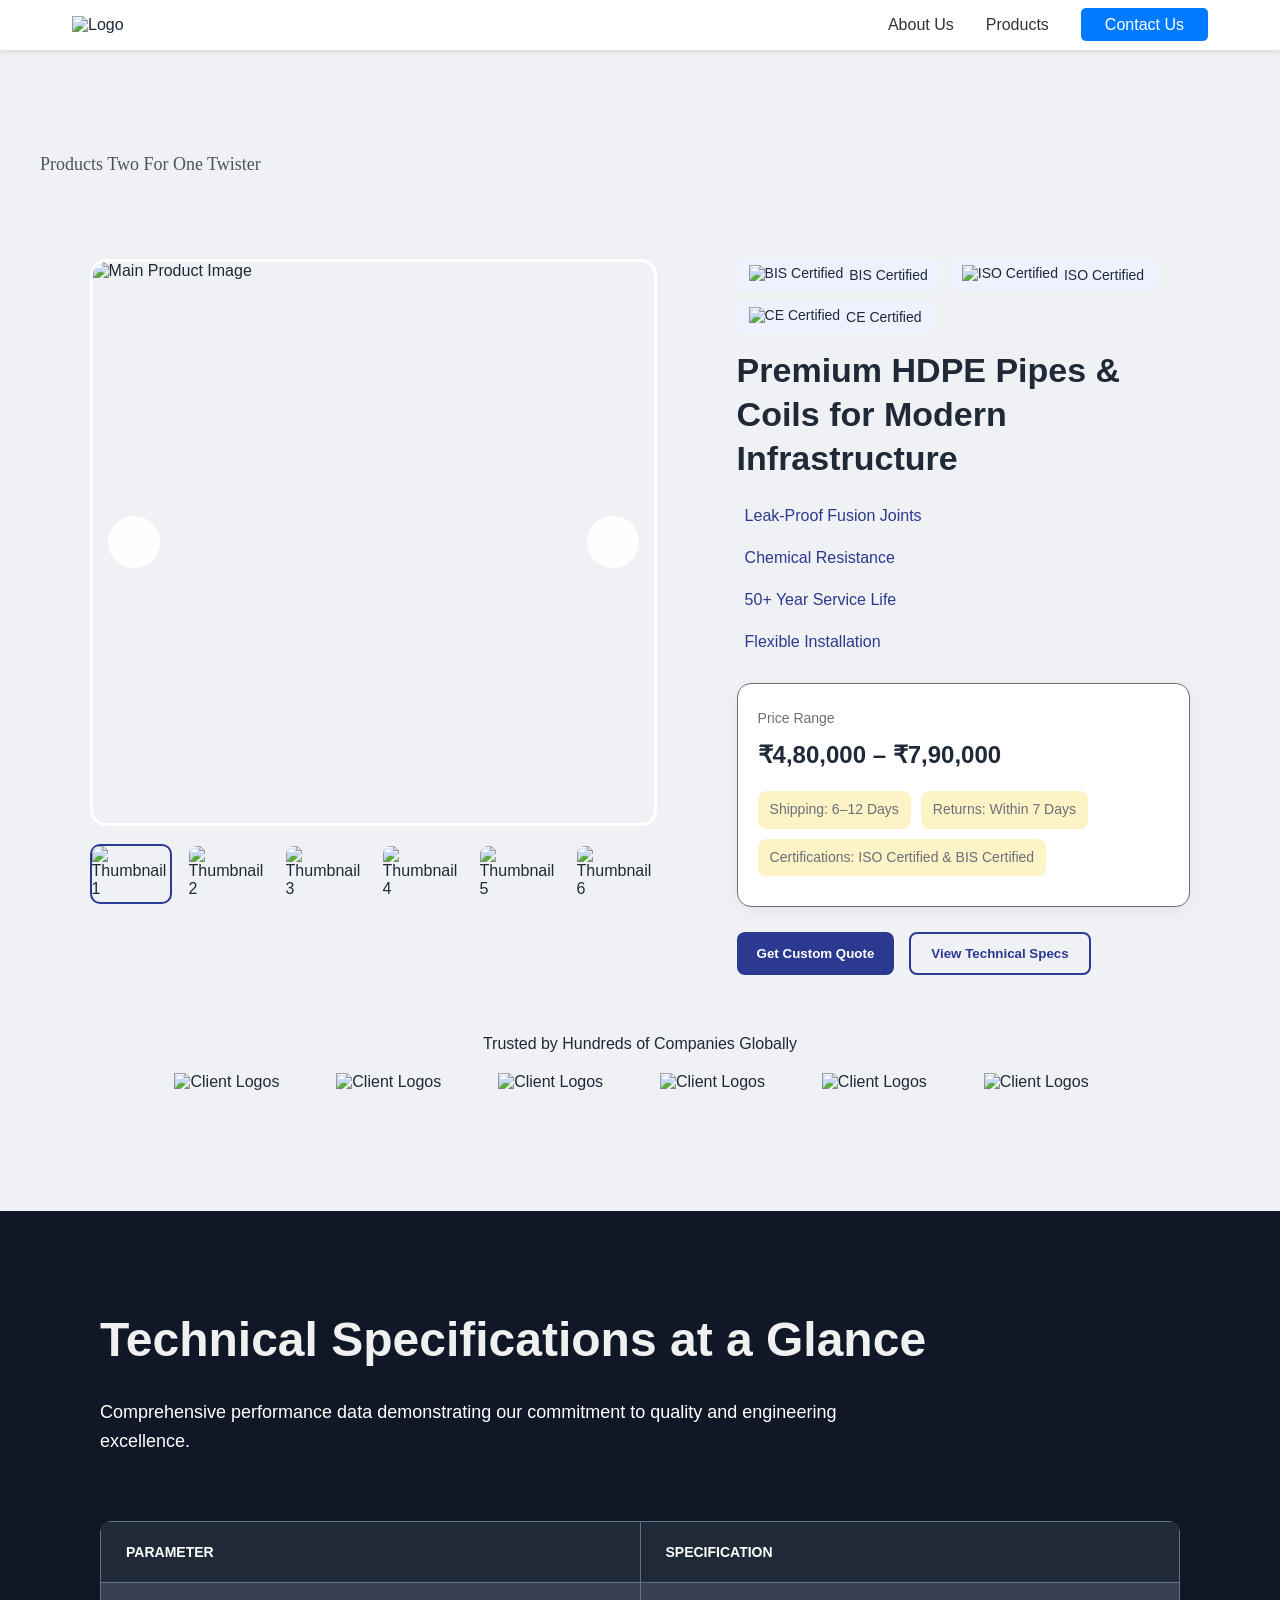
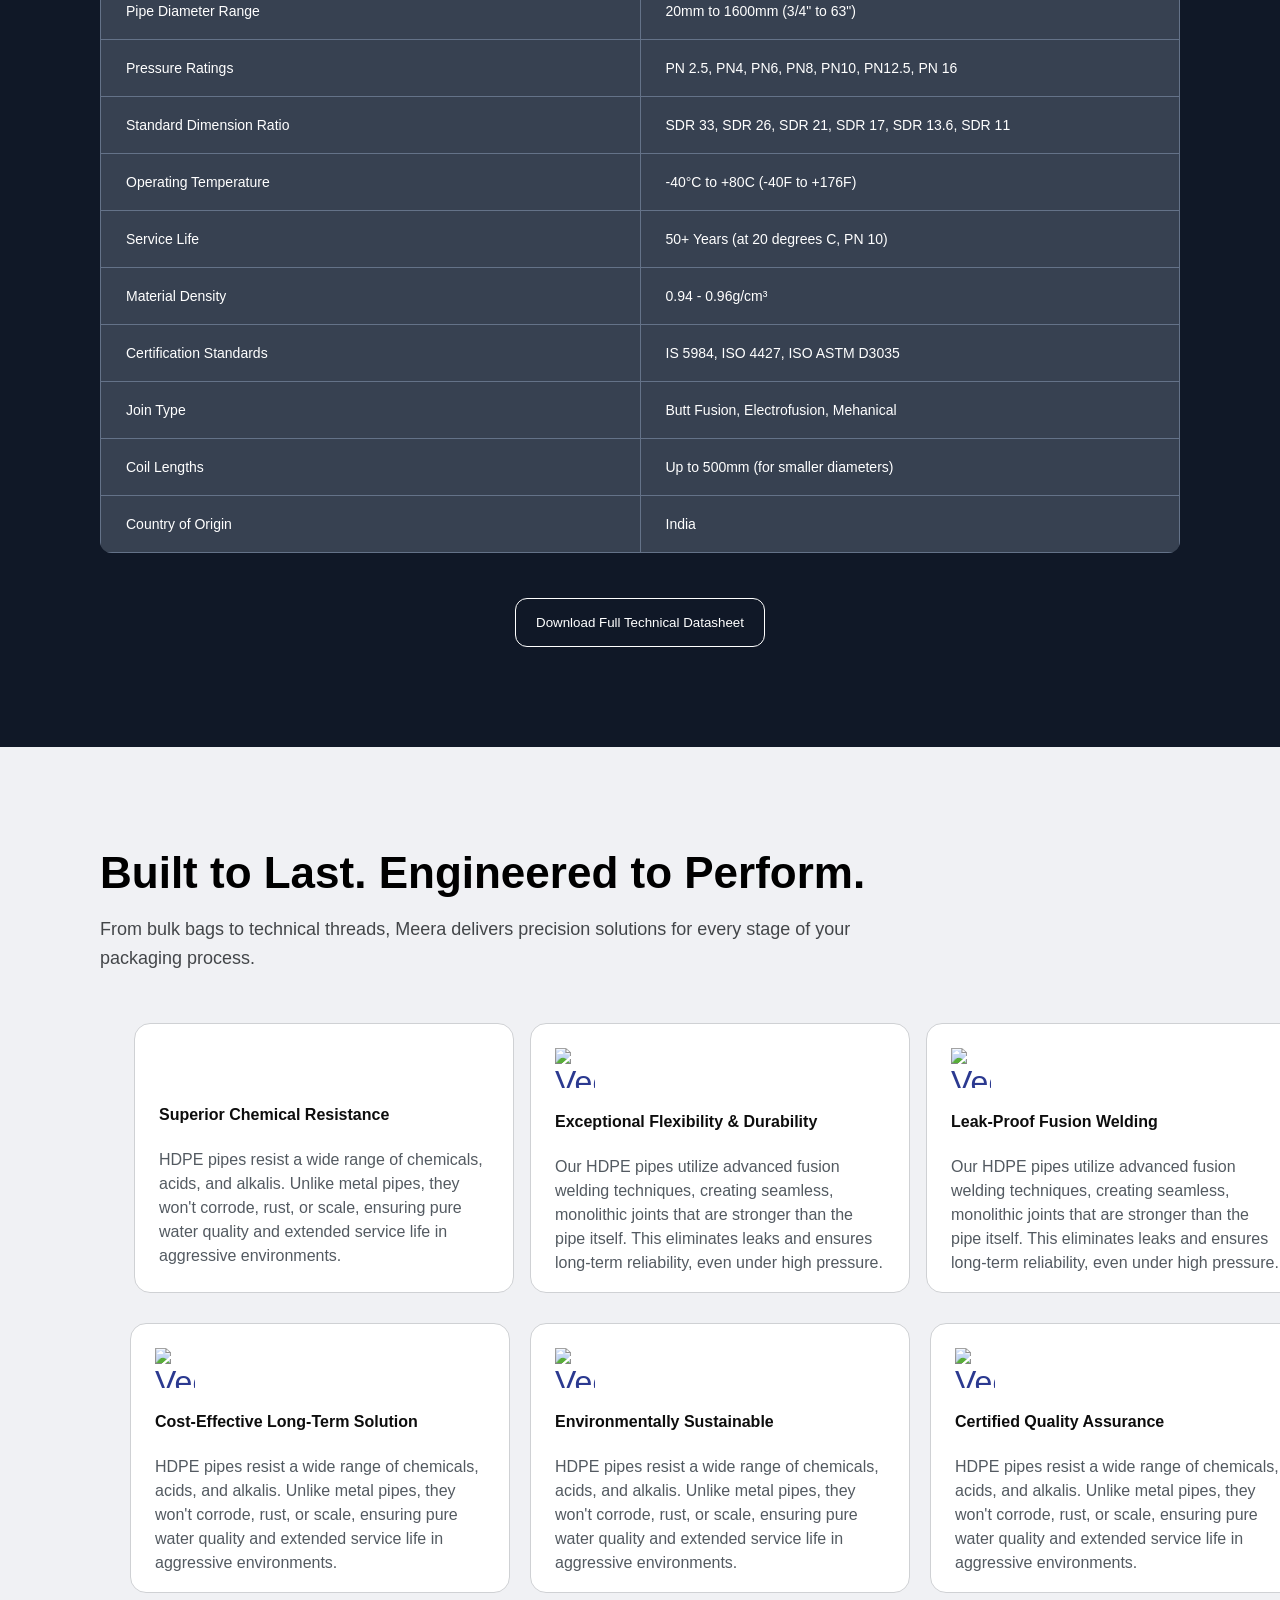
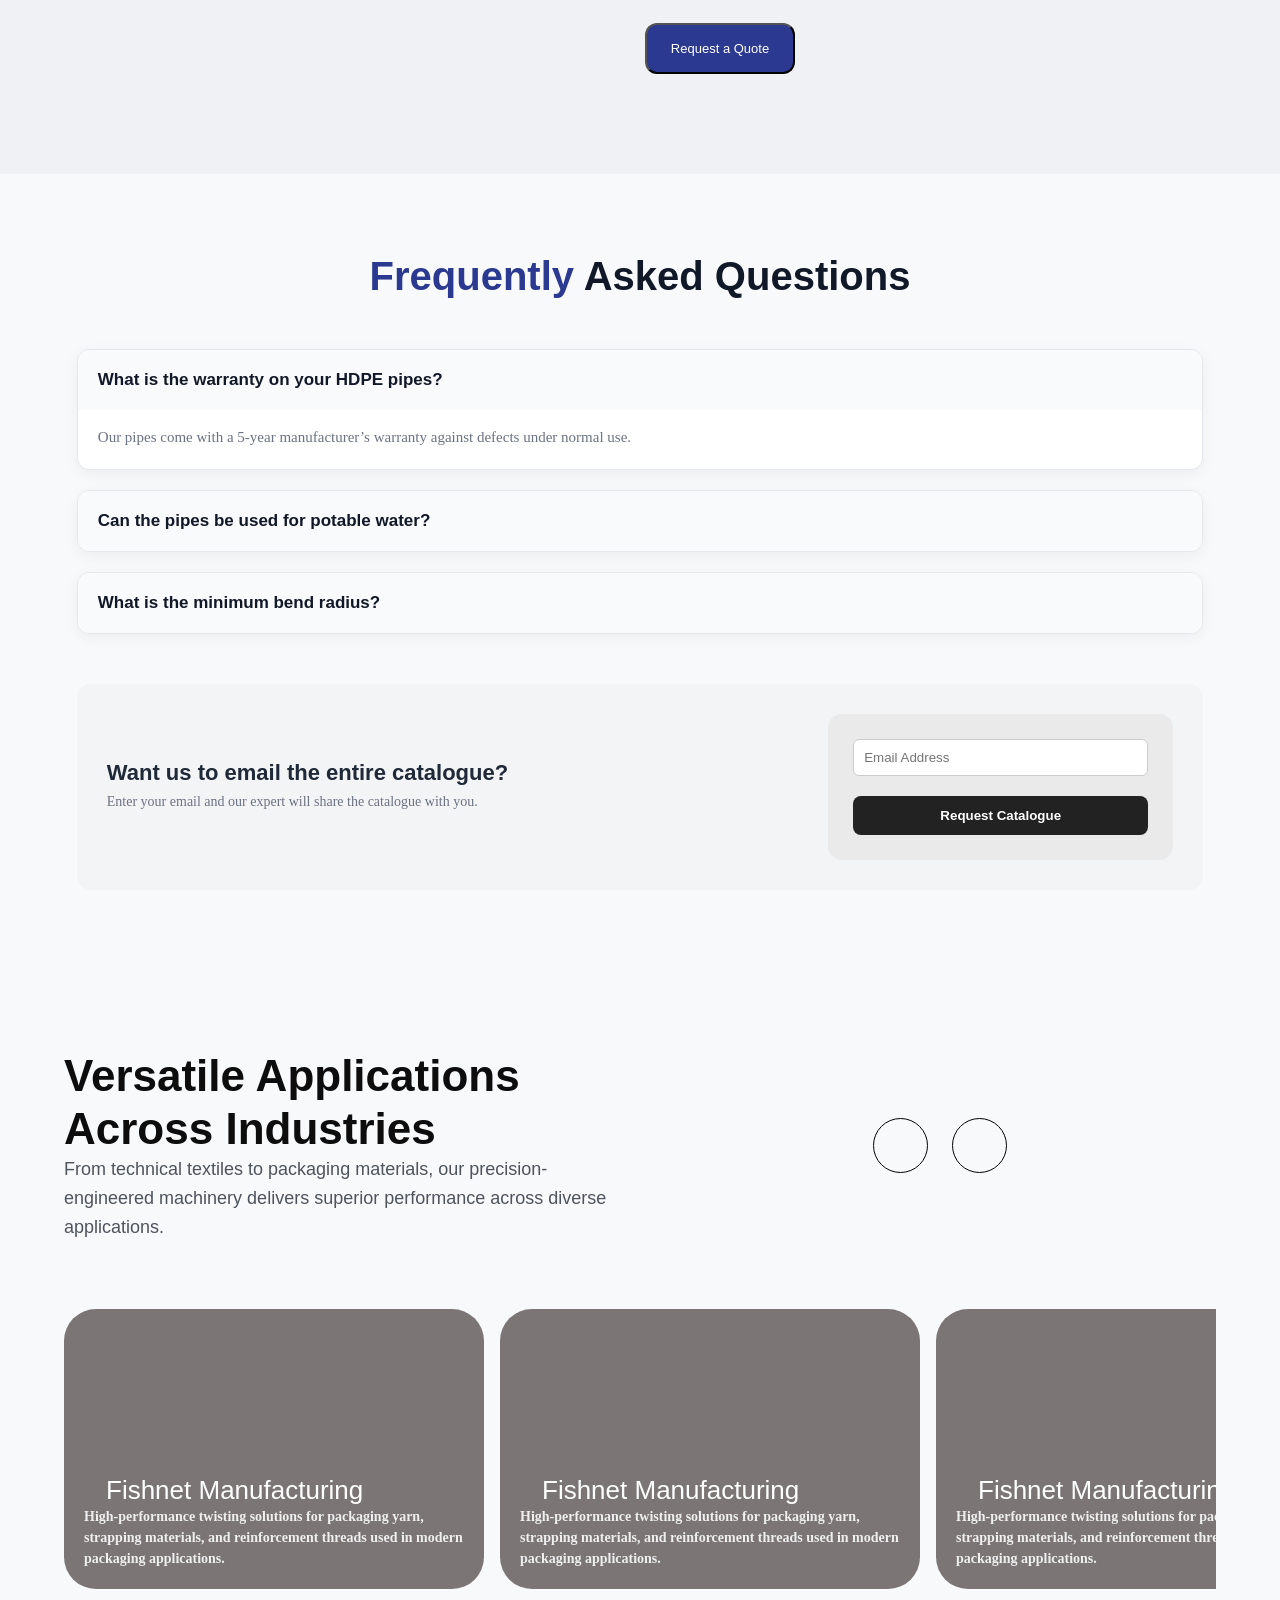
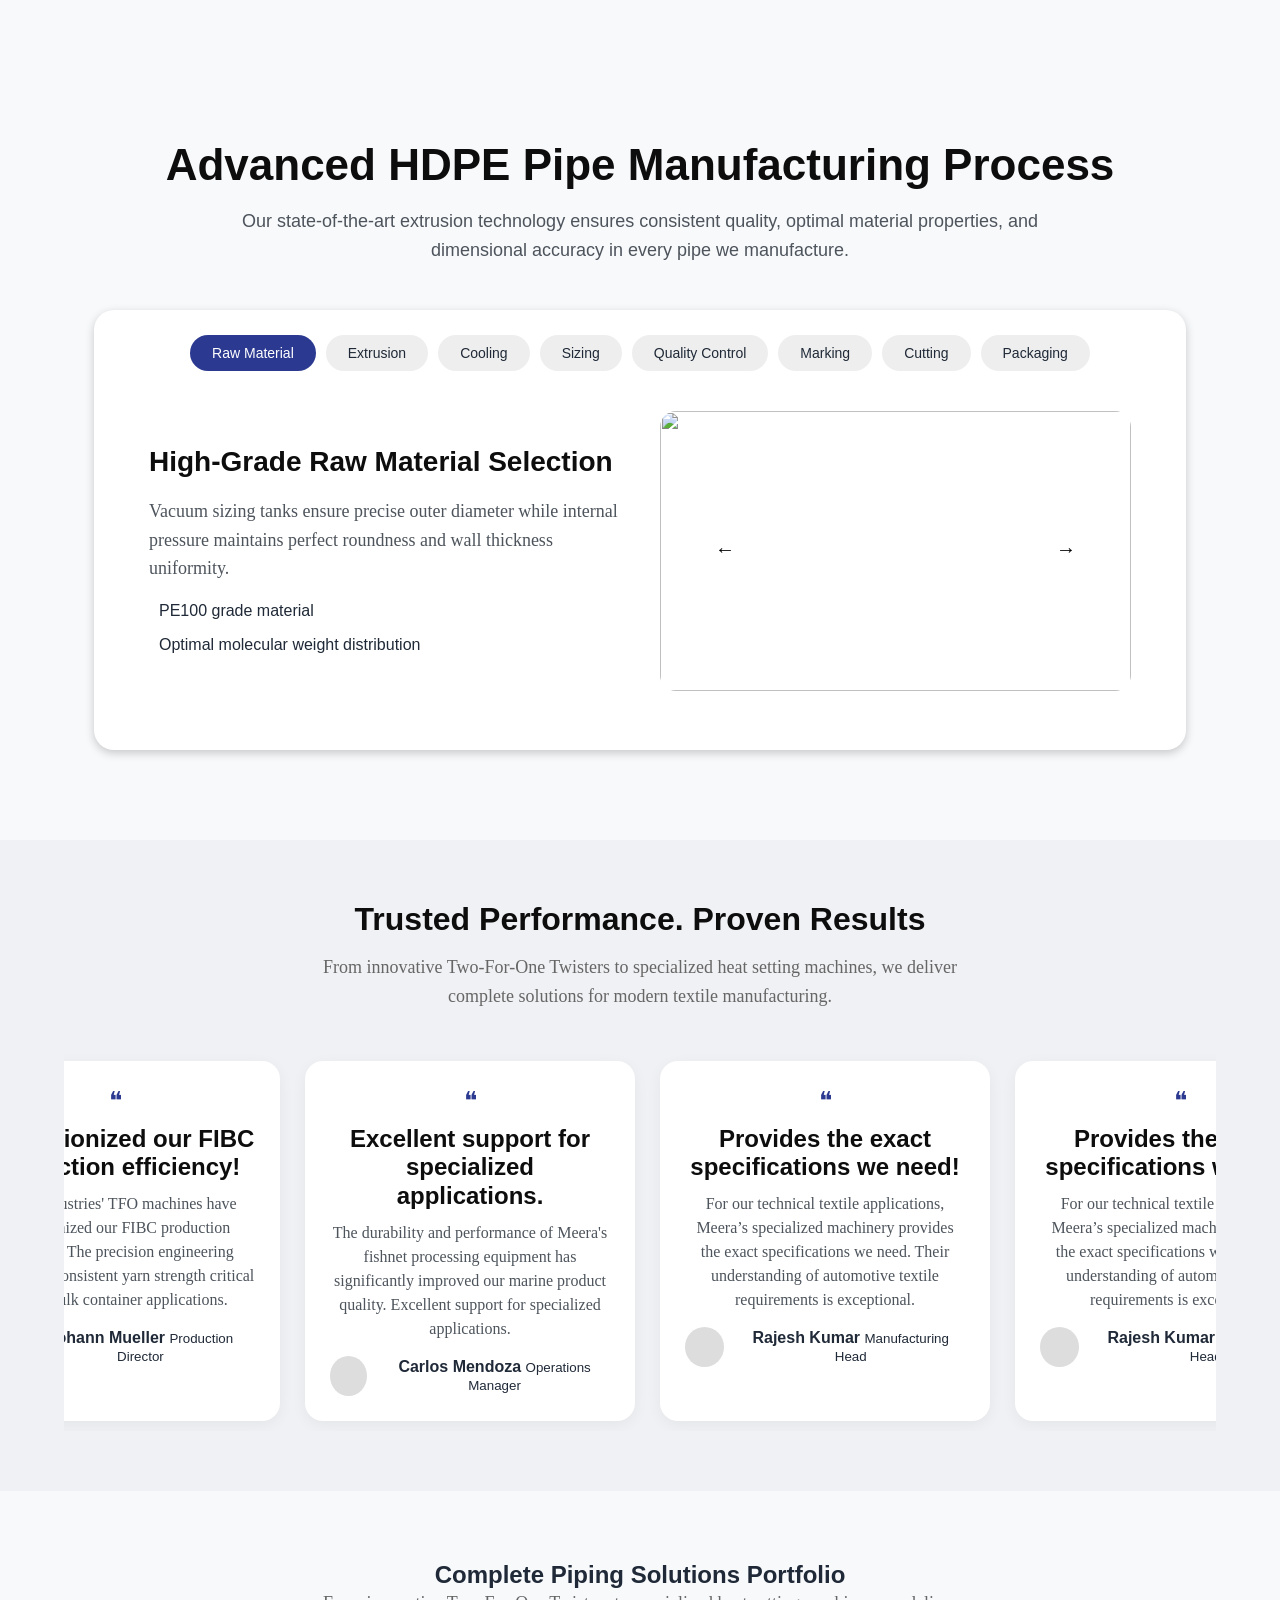
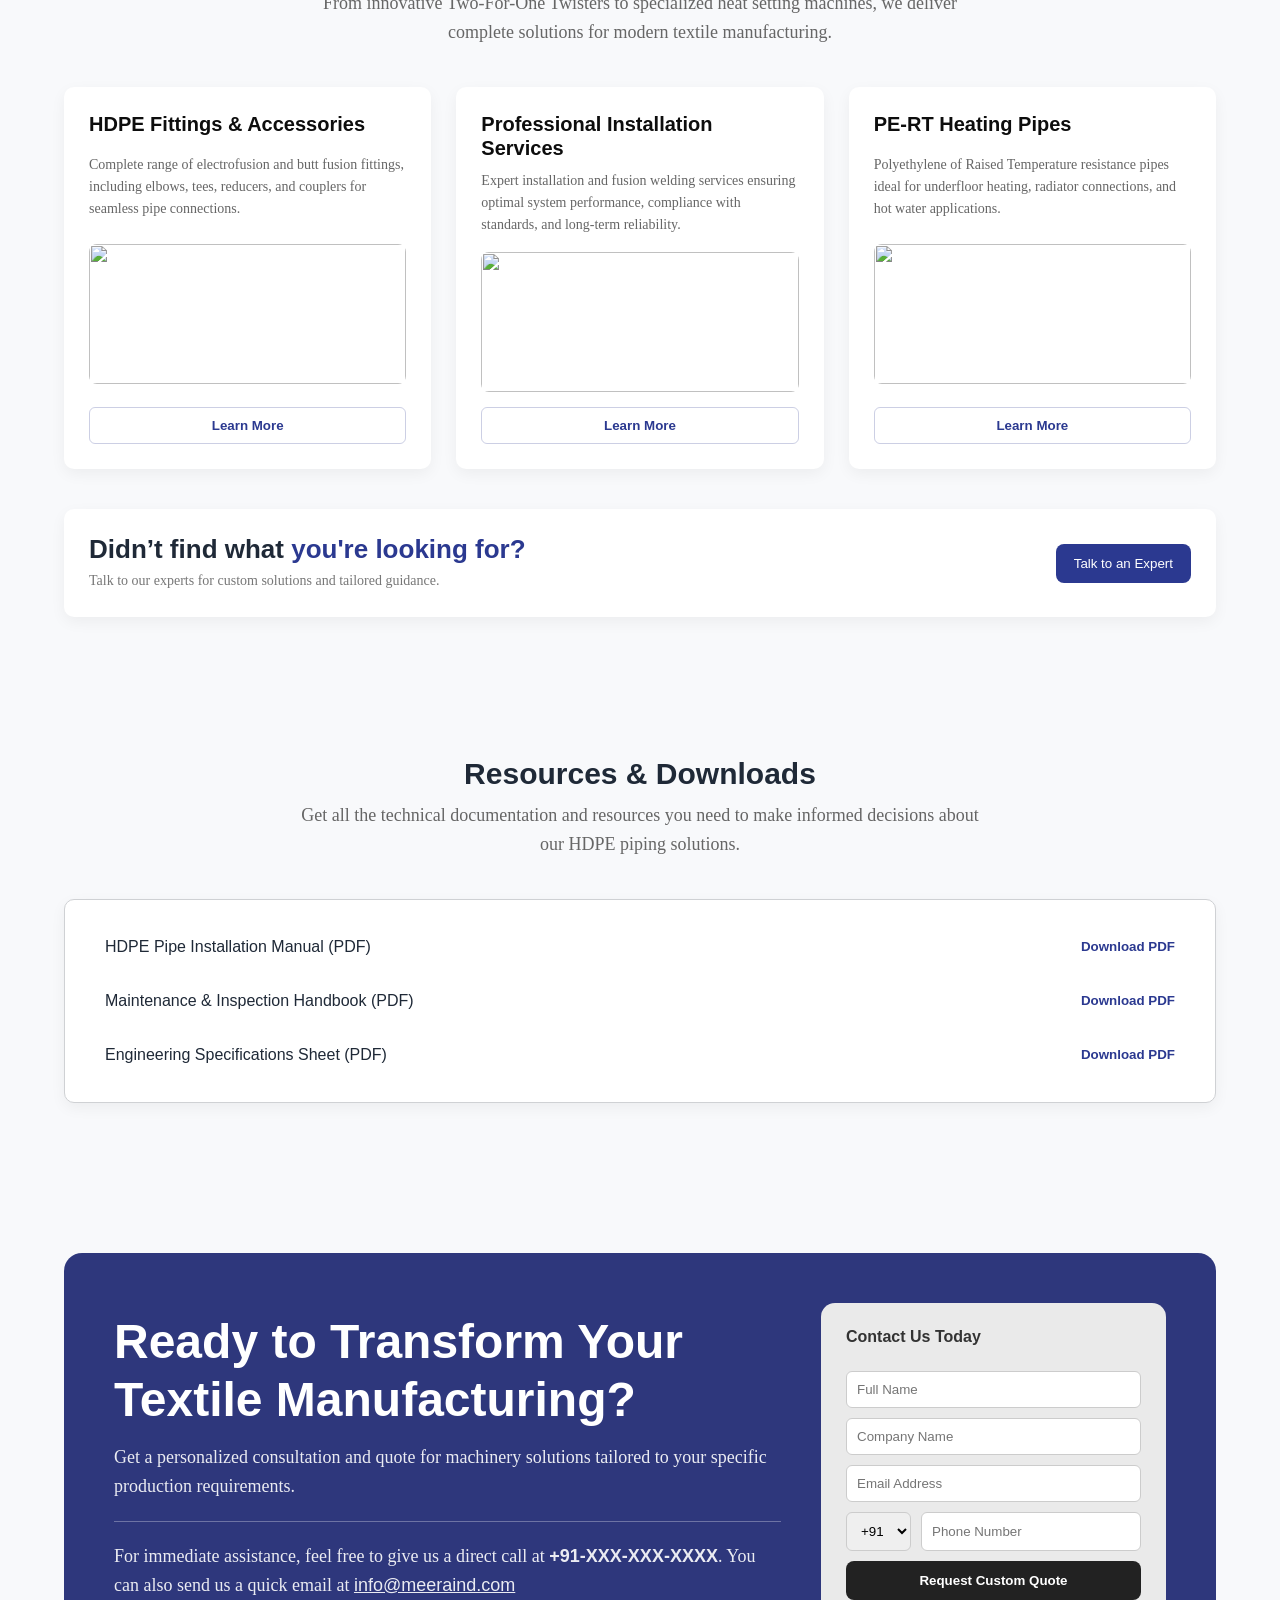
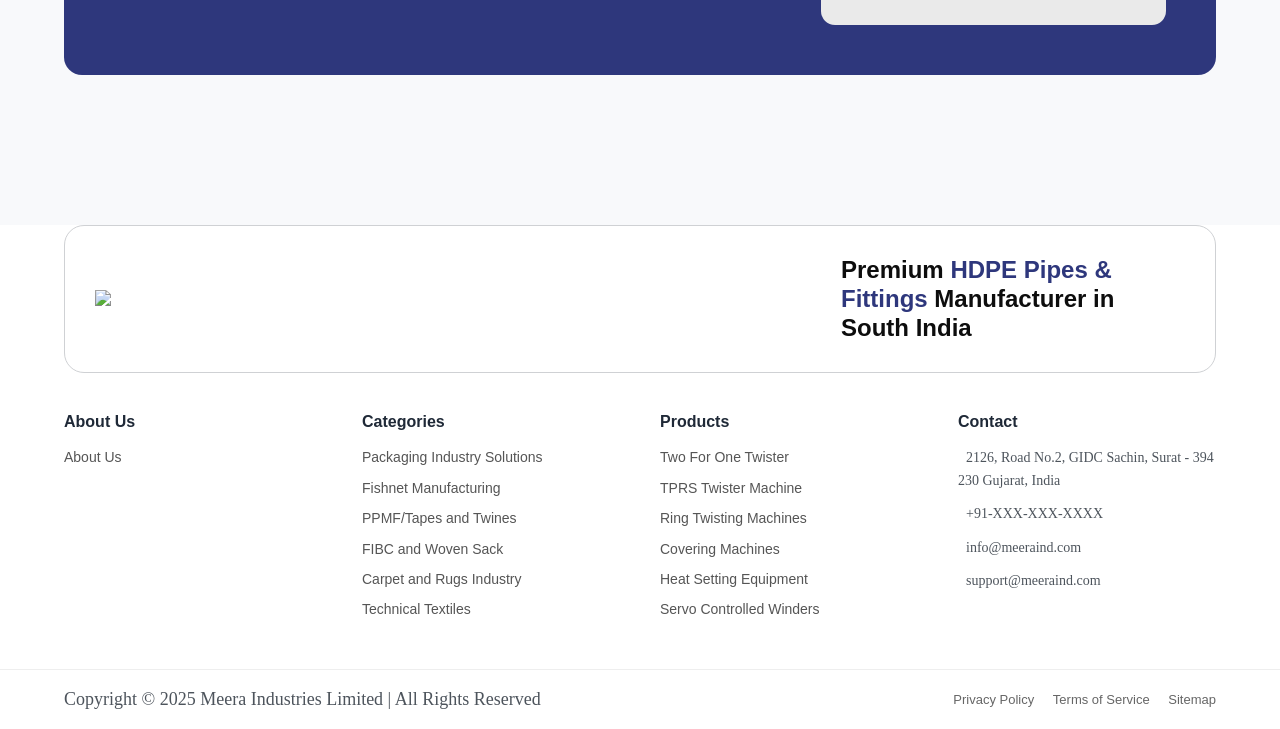
==== index.html @ 2d85e189 "Add files via upload" ====
<!DOCTYPE html>
<html lang="en">

<head>
    <meta charset="UTF-8">
    <meta name="viewport" content="width=device-width, initial-scale=1.0">
    <title>Mangalam HDPE PIPES</title>
    <link rel="icon" type="image/x-icon" href="./Img/logo/1.png">
    <link rel="stylesheet" type="text/css" href="./style.css">
    <link href="https://fonts.googleapis.com/css2?family=Concert+One&display=swap" rel="stylesheet">
    <script src="https://kit.fontawesome.com/981fb814e6.js" crossorigin="anonymous"></script>
</head>

<body>
    <!-- Nav Bar -->
    <!-- Nav Bar -->
    <div class="Nav_Bar">
        <div class="nav-container">
            <div class="logo">
                <img src="./Img/logo/1.png" alt="Logo" width="109px" height="45px">
            </div>
            <div class="hamburger" id="hamburger">
                <span></span>
                <span></span>
                <span></span>
            </div>
            <nav class="nav-menu" id="navMenu">
                <ul>
                    <li><a href="#about">About Us</a></li>
                    <li class="dropdown">
                        <a href="#products">Products <i class="fa-solid fa-chevron-down"></i></a>
                        <ul class="dropdown-menu dropped">
                            <li><a href="#product1">Product 1</a></li>
                            <li><a href="#product2">Product 2</a></li>
                        </ul>
                    </li>
                    <li><a href="#contact" class="contact-btn">Contact Us</a></li>
                </ul>
            </nav>
        </div>
    </div>
    <!-- Hero Section -->
    <section class="hero">
        

        <div>
            <p> Products <i class="fa-solid fa-angle-right"></i> Two For One Twister </p>
        </div>

        <div class="hero-section">
            <!-- LEFT IMAGE SECTION -->
            <div class="hero-images">
                <div class="main-image">
                    <button class="thumb-arrow thumb-left" id="thumbLeft">
                        <i class="fa-solid fa-chevron-left"></i>
                    </button>
                    <img id="mainHeroImage" src="./Img/hero-img/1.jpg" alt="Main Product Image">
                    <button class="thumb-arrow thumb-right" id="thumbRight">
                        <i class="fa-solid fa-chevron-right"></i>
                    </button>
                </div>

                <div class="thumbnail-container">

                    <div class="thumbnail-row" id="thumbnailRow">
                        <img class="thumbnail" src="./Img/hero-img/1.jpg" alt="Thumbnail 1"
                            data-full="./Img/hero-img/1.jpg">
                        <img class="thumbnail" src="./Img/hero-img/1.jpg" alt="Thumbnail 2"
                            data-full="./Img/hero-img/1.jpg">
                        <img class="thumbnail" src="./Img/hero-img/1.jpg" alt="Thumbnail 3"
                            data-full="./Img/hero-img/1.jpg">
                        <img class="thumbnail" src="./Img/hero-img/1.jpg" alt="Thumbnail 4"
                            data-full="./Img/hero-img/1.jpg">
                        <img class="thumbnail" src="./Img/hero-img/1.jpg" alt="Thumbnail 5"
                            data-full="./Img/hero-img/1.jpg">
                        <img class="thumbnail" src="./Img/hero-img/1.jpg" alt="Thumbnail 6"
                            data-full="./Img/hero-img/1.jpg">
                    </div>

                </div>
            </div>


            <!-- RIGHT CONTENT SECTION -->
            <div class="hero-content">

                <div class="certifications">
                    <span><img src="./Img/hero-img/bis.png" alt="BIS Certified">BIS Certified</span>
                    <span><img src="./Img/hero-img/iso.png" alt="ISO Certified">ISO Certified</span>
                    <span><img src="./Img/hero-img/ce.png" alt="CE Certified">CE Certified</span>
                </div>

                <h1>Premium HDPE Pipes & Coils for Modern Infrastructure</h1>

                <ul class="features">
                    <li><i class="fa-solid fa-circle-check"></i>Leak-Proof Fusion Joints</li>
                    <li><i class="fa-solid fa-circle-check"></i>Chemical Resistance</li>
                    <li><i class="fa-solid fa-circle-check"></i>50+ Year Service Life</li>
                    <li><i class="fa-solid fa-circle-check"></i>Flexible Installation</li>
                </ul>

                <div class="price-card">
                    <span>Price Range </span>
                    <h2>₹4,80,000 – ₹7,90,000</h2>

                    <div class="tags">
                        <span>Shipping: 6–12 Days</span>
                        <span>Returns: Within 7 Days</span>
                        <span>Certifications: ISO Certified & BIS Certified</span>
                    </div>

                    <!-- <p>Certifications: ISO & BIS Approved</p> -->
                </div>

                <div class="cta-buttons">
                    <button class="primary-btn">Get Custom Quote</button>
                    <button class="secondary-btn">View Technical Specs <i class="fa-solid fa-angle-right"></i> </button>
                </div>

            </div>
        </div>

        <div class="client-logos">
            <div>
                <span> Trusted by Hundreds of Companies Globally </span>
            </div>
            <div>
                <img src="./Img/hero-img/slider.png" width="121.85" alt="Client Logos">
                <img src="./Img/hero-img/slider.png" width="121.85" alt="Client Logos">
                <img src="./Img/hero-img/slider.png" width="121.85" alt="Client Logos">
                <img src="./Img/hero-img/slider.png" width="121.85" alt="Client Logos">
                <img src="./Img/hero-img/slider.png" width="121.85" alt="Client Logos">
                <img src="./Img/hero-img/slider.png" width="121.85" alt="Client Logos">


            </div>
        </div>

    </section>

    <section>
        <div class="Frame">
            <h1> Technical Specifications at a Glance </h1>
            <p> Comprehensive performance data demonstrating our commitment to quality and engineering excellence. </p>
            <table>
                <tr>
                    <th>PARAMETER</th>
                    <th>SPECIFICATION</th>
                </tr>
                <tr>
                    <td>Pipe Diameter Range</td>
                    <td>20mm to 1600mm (3/4" to 63")</td>
                </tr>
                <tr>
                    <td>Pressure Ratings</td>
                    <td> PN 2.5, PN4, PN6, PN8, PN10, PN12.5, PN 16</td>
                </tr>
                <tr>
                    <td>Standard Dimension Ratio </td>
                    <td>SDR 33, SDR 26, SDR 21, SDR 17, SDR 13.6, SDR 11</td>
                </tr>
                <tr>
                    <td>Operating Temperature</td>
                    <td>-40°C to +80C (-40F to +176F)</td>
                </tr>
                <tr>
                    <td>Service Life</td>
                    <td>50+ Years (at 20 degrees C, PN 10)</td>
                </tr>
                <tr>
                    <td>Material Density</td>
                    <td>0.94 - 0.96g/cm³</td>
                </tr>
                <tr>
                    <td>Certification Standards</td>
                    <td>IS 5984, ISO 4427, ISO ASTM D3035</td>
                </tr>
                <tr>
                    <td>Join Type</td>
                    <td> Butt Fusion, Electrofusion, Mehanical</td>
                </tr>
                <tr>
                    <td>Coil Lengths</td>
                    <td> Up to 500mm (for smaller diameters)</td>
                </tr>
                <tr>
                    <td>Country of Origin</td>
                    <td>India</td>
                </tr>
            </table>


            <div class="btn_Download">
                <button> <i class="fa-solid fa-download"></i> Download Full Technical Datasheet </button>
            </div>
        </div>
    </section>

    <!------------- Built to Last. Engineered to Perform ------------->

    <section>
        <div class="engineered-section">
            <h1> Built to Last. Engineered to Perform. </h1>
            <p> From bulk bags to technical threads, Meera delivers precision solutions for every stage of your
                packaging process.</p>
            <div class="card-highlight">
                <div class="engineered-content">
                    <div class="engineered">
                        <i class="fa-solid fa-bag-shopping"></i>
                        <h3>Superior Chemical Resistance</h3>
                        <p>HDPE pipes resist a wide range of chemicals, acids, and alkalis. Unlike metal pipes, they
                            won't corrode, rust, or scale, ensuring pure water quality and extended service life in
                            aggressive environments.</p>
                    </div>

                    <div class="engineered">
                        <img src="./Img/images/Vector.png" alt="VectorIcon">
                        <h3>Exceptional Flexibility & Durability</h3>
                        <p>Our HDPE pipes utilize advanced fusion welding techniques, creating seamless, monolithic
                            joints that are stronger than the pipe itself. This eliminates leaks and ensures long-term
                            reliability, even under high pressure.</p>
                    </div>

                    <div class="engineered">
                        <img src="./Img/images/GearFine.png" alt="VectorIcon">
                        <h3>Leak-Proof Fusion Welding</h3>
                        <p>Our HDPE pipes utilize advanced fusion welding techniques, creating seamless, monolithic
                            joints that are stronger than the pipe itself. This eliminates leaks and ensures long-term
                            reliability, even under high pressure.</p>
                    </div>
                </div>

                <div class="features-highlight">
                    <div class="engineered">
                        <img src="./Img/images/GearFine.png" alt="VectorIcon">
                        <h3>Cost-Effective Long-Term Solution</h3>
                        <p>HDPE pipes resist a wide range of chemicals, acids, and alkalis. Unlike metal pipes, they
                            won't corrode, rust, or scale, ensuring pure water quality and extended service life in
                            aggressive environments.</p>
                    </div>

                    <div class="engineered">
                        <img src="./Img/images/GearFine.png" alt="VectorIcon">
                        <h3>Environmentally Sustainable</h3>
                        <p>HDPE pipes resist a wide range of chemicals, acids, and alkalis. Unlike metal pipes, they
                            won't corrode, rust, or scale, ensuring pure water quality and extended service life in
                            aggressive environments.</p>
                    </div>

                    <div class="engineered">
                        <img src="./Img/images/GearFine.png" alt="VectorIcon">
                        <h3>Certified Quality Assurance</h3>
                        <p>HDPE pipes resist a wide range of chemicals, acids, and alkalis. Unlike metal pipes, they
                            won't corrode, rust, or scale, ensuring pure water quality and extended service life in
                            aggressive environments.</p>
                    </div>

                </div>

                <button> Request a Quote </button>
            </div>

        </div>
    </section>

    <!-- FAQ SECTION -->
    <section class="faq-section" id="faq">
        <div class="faq-container">

            <h2 class="faq-title">
                <span>Frequently</span> Asked Questions
            </h2>

            <div class="faq-item active">
                <button class="faq-question">
                    What is the warranty on your HDPE pipes?
                    <i class="fa-solid fa-chevron-down"></i>
                </button>
                <div class="faq-answer">
                    <p>
                        Our pipes come with a 5-year manufacturer’s warranty
                        against defects under normal use.
                    </p>
                </div>
            </div>

            <div class="faq-item">
                <button class="faq-question">
                    Can the pipes be used for potable water?
                    <i class="fa-solid fa-chevron-down"></i>
                </button>
                <div class="faq-answer">
                    <p>
                        Yes – all products meet IS 4984 / IS 7834 standards
                        for drinking water applications.
                    </p>
                </div>
            </div>

            <div class="faq-item">
                <button class="faq-question">
                    What is the minimum bend radius?
                    <i class="fa-solid fa-chevron-down"></i>
                </button>
                <div class="faq-answer">
                    <p>
                        The minimum bend radius is 25 times the pipe diameter,
                        depending on SDR and temperature.
                    </p>
                </div>
            </div>

            <!-- CTA BOX -->
            <div class="faq-cta">
                <div>
                    <h4>Want us to email the entire catalogue?</h4>
                    <p>Enter your email and our expert will share the catalogue with you.</p>
                </div>
                <div class="cta-form">
                    <input type="email" placeholder="Email Address">
                    <button>Request Catalogue</button>
                </div>
            </div>

        </div>
    </section>
    <!-------- Fishnet Manufacturer Section -------->
    <section class="Manufacturer-Section">
        <div class="tag-section">
            <div class="left-heading">
                <h3> Versatile Applications Across Industries </h3>
                <p> From technical textiles to packaging materials, our precision-engineered machinery delivers superior
                    performance across diverse applications. </p>
            </div>

            <div class="right-slider">
                <i class="fa-solid fa-arrow-left"></i>
                <i class="fa-solid fa-arrow-right"></i>
            </div>
        </div>
        <div class="slider">
            <div class="tag-card">
                <div class="card_1">
                    <h6> Fishnet Manufacturing </h6>
                    <p>High-performance twisting solutions for packaging yarn, strapping materials, and reinforcement
                        threads used in modern packaging applications. </p>
                </div>
            </div>
            <div class="tag-card">
                <div class="card_1">
                    <h6> Fishnet Manufacturing </h6>
                    <p>High-performance twisting solutions for packaging yarn, strapping materials, and reinforcement
                        threads used in modern packaging applications. </p>
                </div>
            </div>
            <div class="tag-card">
                <div class="card_1">
                    <h6> Fishnet Manufacturing </h6>
                    <p>High-performance twisting solutions for packaging yarn, strapping materials, and reinforcement
                        threads used in modern packaging applications. </p>
                </div>
            </div>
            <div class="tag-card">
                <div class="card_1">
                    <h6> Fishnet Manufacturing </h6>
                    <p>High-performance twisting solutions for packaging yarn, strapping materials, and reinforcement
                        threads used in modern packaging applications. </p>
                </div>
            </div>
            <div class="tag-card">
                <div class="card_1">
                    <h6> Fishnet Manufacturing </h6>
                    <p>High-performance twisting solutions for packaging yarn, strapping materials, and reinforcement
                        threads used in modern packaging applications. </p>
                </div>
            </div>
            <div class="tag-card">
                <div class="card_1">
                    <h6> Fishnet Manufacturing </h6>
                    <p>High-performance twisting solutions for packaging yarn, strapping materials, and reinforcement
                        threads used in modern packaging applications. </p>
                </div>
            </div>
        </div>
    </section>

    <!-- Advanced HDPE Pipe Manufacturing Process -->
    <section class="section">
        <h3>Advanced HDPE Pipe Manufacturing Process</h3>
        <p class="sub-text">
            Our state-of-the-art extrusion technology ensures consistent quality, optimal material
            properties, and dimensional accuracy in every pipe we manufacture.
        </p>

        <!-- TAB BUTTONS -->
        <div class="tabs-container">
            <div class="tab-btn active">Raw Material</div>
            <div class="tab-btn">Extrusion</div>
            <div class="tab-btn">Cooling</div>
            <div class="tab-btn">Sizing</div>
            <div class="tab-btn">Quality Control</div>
            <div class="tab-btn">Marking</div>
            <div class="tab-btn">Cutting</div>
            <div class="tab-btn">Packaging</div>


            <!-- CONTENT -->
            <div class="content-wrapper">
                <!-- LEFT CONTENT -->
                <div class="text-box">
                    <h2>High-Grade Raw Material Selection</h2>
                    <p>
                        Vacuum sizing tanks ensure precise outer diameter while internal pressure
                        maintains perfect roundness and wall thickness uniformity.
                    </p>

                    <div class="list">
                        <div class="list-item"><i class="fa-solid fa-circle-check"></i>PE100 grade material</div>
                        <div class="list-item"><i class="fa-solid fa-circle-check"></i>Optimal molecular weight
                            distribution</div>
                    </div>
                </div>

                <!-- RIGHT IMAGE SLIDER -->
                <div class="image-box">
                    <img id="process-img" src="https://images.pexels.com/photos/585419/pexels-photo-585419.jpeg" />
                    <div class="arrow left" onclick="prevImg()">&#8592;</div>
                    <div class="arrow right" onclick="nextImg()">&#8594;</div>
                </div>
            </div>
        </div>
    </section>
    <!-- Testimonials Section-->
    <section class="testimonial-section">
        <h3 class="section-title">Trusted Performance. Proven Results</h3>
        <p class="section-subtext">
            From innovative Two-For-One Twisters to specialized heat setting machines,
            we deliver complete solutions for modern textile manufacturing.
        </p>

        <div class="testimonial-slider" id="testimonialSlider">

            <!-- CARD 1 -->
            <div class="testimonial-card">
                <span class="quote-mark">❝</span>
                <h3>Revolutionized our FIBC production efficiency!</h3>
                <p>
                    Meera Industries' TFO machines have revolutionized our FIBC production efficiency.
                    The precision engineering delivers the consistent yarn strength critical for our bulk container
                    applications.
                </p>
                <div class="user-info">
                    <div class="avatar"></div>
                    <div>
                        <strong>Johann Mueller</strong>
                        <small>Production Director</small>
                    </div>
                </div>
            </div>

            <!-- CARD 2 -->
            <div class="testimonial-card">
                <span class="quote-mark">❝</span>
                <h3>Excellent support for specialized applications.</h3>
                <p>
                    The durability and performance of Meera's fishnet processing equipment
                    has significantly improved our marine product quality.
                    Excellent support for specialized applications.
                </p>
                <div class="user-info">
                    <div class="avatar"></div>
                    <div>
                        <strong>Carlos Mendoza</strong>
                        <small>Operations Manager</small>
                    </div>
                </div>
            </div>

            <!-- CARD 3 -->
            <div class="testimonial-card">
                <span class="quote-mark">❝</span>
                <h3>Provides the exact specifications we need!</h3>
                <p>
                    For our technical textile applications, Meera’s specialized machinery provides the exact
                    specifications we need. Their understanding of automotive textile requirements is exceptional.
                </p>
                <div class="user-info">
                    <div class="avatar"></div>
                    <div>
                        <strong>Rajesh Kumar</strong>
                        <small>Manufacturing Head</small>
                    </div>
                </div>
            </div>

            <!-- CARD 4 -->
            <div class="testimonial-card">
                <span class="quote-mark">❝</span>
                <h3>Provides the exact specifications we need!</h3>
                <p>
                    For our technical textile applications, Meera’s specialized machinery provides the exact
                    specifications we need. Their understanding of automotive textile requirements is exceptional.
                </p>
                <div class="user-info">
                    <div class="avatar"></div>
                    <div>
                        <strong>Rajesh Kumar</strong>
                        <small>Manufacturing Head</small>
                    </div>
                </div>
            </div>

            <!-- CARD 5 -->
            <div class="testimonial-card">
                <span class="quote-mark">❝</span>
                <h3>Provides the exact specifications we need!</h3>
                <p>
                    For our technical textile applications, Meera’s specialized machinery provides the exact
                    specifications we need. Their understanding of automotive textile requirements is exceptional.
                </p>
                <div class="user-info">
                    <div class="avatar"></div>
                    <div>
                        <strong>Rajesh Kumar</strong>
                        <small>Manufacturing Head</small>
                    </div>
                </div>
            </div>

        </div>
    </section>


    <section class="portfolio">

        <div class="container">

            <div class="section-header">
                <h1>Complete Piping Solutions Portfolio</h1>
                <p>
                    From innovative Two-For-One Twisters to specialized heat setting machines,
                    we deliver complete solutions for modern textile manufacturing.
                </p>
            </div>

            <div class="card-grid">

                <div class="card">
                    <h3>HDPE Fittings & Accessories</h3>
                    <p>
                        Complete range of electrofusion and butt fusion fittings,
                        including elbows, tees, reducers, and couplers for seamless
                        pipe connections.
                    </p>

                    <img src="./Img/images/card-1.jpg">

                    <button>Learn More</button>
                </div>

                <div class="card">
                    <h3>Professional Installation Services</h3>
                    <p>
                        Expert installation and fusion welding services ensuring optimal
                        system performance, compliance with standards, and long-term reliability.
                    </p>

                    <img src="./Img/images/card-1.jpg">

                    <button>Learn More</button>
                </div>

                <div class="card">
                    <h3>PE-RT Heating Pipes</h3>
                    <p>
                        Polyethylene of Raised Temperature resistance pipes ideal for
                        underfloor heating, radiator connections, and hot water applications.
                    </p>

                    <img src="./Img/images/card-1.jpg">

                    <button>Learn More</button>
                </div>

            </div>

            <div class="contact-box">
                <div>
                    <h6>Didn’t find what <span>you're looking for?</span></h6>
                    <p>Talk to our experts for custom solutions and tailored guidance.</p>
                </div>

                <button class="expert-btn">
                    Talk to an Expert
                </button>
            </div>

        </div>
    </section>



    <section class="resources">

        <div class="container">

            <div class="section-header">
                <h2>Resources & Downloads</h2>
                <p>
                    Get all the technical documentation and resources you need
                    to make informed decisions about our HDPE piping solutions.
                </p>
            </div>

            <div class="download-box">

                <div class="download-row">
                    <span>HDPE Pipe Installation Manual (PDF)</span>
                    <button class="download">Download PDF <i class="fa-solid fa-download"></i> </button>

                </div>

                <div class="download-row">
                    <span>Maintenance & Inspection Handbook (PDF)</span>
                    <button class="download">Download PDF <i class="fa-solid fa-download"></i> </button>
                </div>

                <div class="download-row">
                    <span>Engineering Specifications Sheet (PDF)</span>
                    <button class="download">Download PDF <i class="fa-solid fa-download"></i> </button>
                </div>

            </div>

        </div>

    </section>

    <!-- CTA SECTION -->

    <section class="cta-section">

        <div class="container cta-container">

            <div class="cta-left">

                <h2>Ready to Transform Your Textile Manufacturing?</h2>

                <p>
                    Get a personalized consultation and quote for machinery solutions tailored
                    to your specific production requirements.
                </p>

                <hr>

                <p class="small-text">
                    For immediate assistance, feel free to give us a direct call at
                    <strong>+91-XXX-XXX-XXXX</strong>.
                    You can also send us a quick email at
                    <a href="#">info@meeraind.com</a>
                </p>

            </div>


            <div class="cta-form">

                <h4>Contact Us Today</h4>

                <form id="quoteForm">

                    <input type="text" placeholder="Full Name" required>

                    <input type="text" placeholder="Company Name">

                    <input type="email" placeholder="Email Address" required>

                    <div class="phone-field">

                        <select>
                            <option>+91</option>
                            <option>+1</option>
                            <option>+44</option>
                        </select>

                        <input type="text" placeholder="Phone Number">

                    </div>

                    <button type="submit">Request Custom Quote</button>

                </form>

            </div>

        </div>

    </section>


    <!-- FOOTER -->

    <footer>

        <div class="footer-top container">

            <div class="footer-brand">

                <img src="./Img/logo/1.png" alt="logo">

                <p>
                    Premium <span>HDPE Pipes & Fittings</span>
                    Manufacturer in South India
                </p>

            </div>

        </div>


        <div class="footer-links container">

            <div class="footer-col">

                <h4>About Us</h4>
                <a href="#">About Us</a>

            </div>


            <div class="footer-col">

                <h4>Categories</h4>
                <a href="#">Packaging Industry Solutions</a>
                <a href="#">Fishnet Manufacturing</a>
                <a href="#">PPMF/Tapes and Twines</a>
                <a href="#">FIBC and Woven Sack</a>
                <a href="#">Carpet and Rugs Industry</a>
                <a href="#">Technical Textiles</a>

            </div>


            <div class="footer-col">

                <h4>Products</h4>
                <a href="#">Two For One Twister</a>
                <a href="#">TPRS Twister Machine</a>
                <a href="#">Ring Twisting Machines</a>
                <a href="#">Covering Machines</a>
                <a href="#">Heat Setting Equipment</a>
                <a href="#">Servo Controlled Winders</a>

            </div>


            <div class="footer-col contact">

                <h4>Contact</h4>

                <p><i class="fa-solid fa-location-dot"></i>
                    2126, Road No.2, GIDC Sachin, Surat - 394 230 Gujarat, India
                </p>

                <p><i class="fa-solid fa-phone"></i> +91-XXX-XXX-XXXX</p>

                <p><i class="fa-solid fa-envelope"></i> info@meeraind.com</p>

                <p><i class="fa-solid fa-headset"></i> support@meeraind.com</p>

                <div class="line">

                </div>
                <div class="social">

                    <i class="fab fa-linkedin"></i>
                    <i class="fab fa-x-twitter"></i>
                    <i class="fab fa-instagram"></i>

                </div>

            </div>

        </div>


        <div class="footer-bottom">

            <div class="container bottom-flex">

                <p>Copyright © 2025 Meera Industries Limited | All Rights Reserved</p>

                <div class="footer-menu">
                    <a href="#">Privacy Policy</a>
                    <a href="#">Terms of Service</a>
                    <a href="#">Sitemap</a>
                </div>

            </div>

        </div>

    </footer>




    <script src="./index.js"></script>
</body>

</html>
---- style.css ----
*{
    margin:0;
    padding:0;
    box-sizing:border-box;
    font-family: 'Poppins', sans-serif;
    z-index: 9999;

}
h1, h2, h3, h4, h5, h6 ,p{
    z-index: 999999;
    position: relative;
  
}
body{
    background:#f8f9fb;
    color:#1f2937;
}

p{
    font-size: 18px;
    line-height: 160%;
    font-weight: 400;
    font-family: Regular;
    letter-spacing: -0.6%;
    color: #4D545C;
}

/* Navigation Bar */
.Nav_Bar {
    background-color: #ffffff;
    box-shadow: 0 2px 5px rgba(0, 0, 0, 0.1);
    top: 0;
    z-index: 1000;
}

.nav-container {
    max-width: 1200px;
    margin: 0 auto;
    padding: 1rem 2rem;
    display: flex;
    justify-content: space-between;
    align-items: center;
}

.logo img {
    max-width: 100%;
    height: auto;
}

.nav-menu ul {
    display: flex;
    list-style: none;
    gap: 2rem;
    margin: 0;
    padding: 0;
}

.nav-menu a {
    text-decoration: none;
    color: #333;
    font-weight: 500;
    transition: color 0.3s ease;
}

.nav-menu a:hover {
    color: #007bff;
}

.contact-btn {
    background-color: #007bff;
    color: white !important;
    padding: 0.5rem 1.5rem;
    border-radius: 5px;
    transition: background-color 0.3s ease;
}

.contact-btn:hover {
    background-color: #0056b3;
}

/* Dropdown */
.dropdown {
    position: relative;
}

.dropdown-menu {
    display: none !important;
    position: absolute;
    top: 100%;
    left: 0;
    background-color: #f8f9fa;
    flex-direction: column;
    gap: 0;
    padding: 0.5rem 0;
    border-radius: 5px;
    min-width: 150px;
}
/* .dropped{
    display: none !important;
} */

.dropdown-menu ul.after
{
    display: none;
}
.dropdown:hover>.dropdown-menu{
    display: block !important;
}

.dropdown-menu li {
    padding: 0;
}

.dropdown-menu li a {
    display: block;
    padding: 0.5rem 1rem;
    color: #333;
}

.dropdown-menu li a:hover {
    background-color: #e9ecef;
    color: #007bff;
}

/* Hamburger Menu */
.hamburger {
    display: none;
    flex-direction: column;
    cursor: pointer;
    gap: 0.5rem;
}

.hamburger span {
    width: 25px;
    height: 3px;
    background-color: #333;
    border-radius: 2px;
    transition: all 0.3s ease;
}

.hamburger.active span:nth-child(1) {
    transform: rotate(45deg) translate(8px, 8px);
}

.hamburger.active span:nth-child(2) {
    opacity: 0;
}

.hamburger.active span:nth-child(3) {
    transform: rotate(-45deg) translate(7px, -7px);
}

/* Mobile Responsive */
@media (max-width: 768px) {
    .nav-container {
        padding: 1rem;
    }

    .hamburger {
        display: flex;
    }

    .nav-menu {
        display: none;
        position: absolute;
        top: 60px;
        left: 0;
        right: 0;
        background-color: #ffffff;
        flex-direction: column;
        width: 100%;
        text-align: center;
        transition: 0.3s;
        box-shadow: 0 10px 27px rgba(0, 0, 0, 0.05);
    }

    .nav-menu.active {
        display: flex;
    }

    .nav-menu ul {
        flex-direction: column;
        gap: 0;
        width: 100%;
    }

    .nav-menu li {
        padding: 1rem 0;
        border-bottom: 1px solid #f0f0f0;
    }

    .nav-menu a {
        display: block;
    }

    .dropdown-menu {
        position: static;
        display: none;
        background-color: #f8f9fa;
        flex-direction: column;
        gap: 0;
        padding: 0.5rem 0;
        border-radius: 0;
        min-width: 100%;
        margin-top: 0;
    }



    .dropdown-menu li {
        padding: 0;
        border-bottom: 1px solid #f0f0f0;
    }

    .dropdown-menu li a {
        padding: 0.75rem 1rem;
        color: #333;
    }

    .dropdown-menu li a:hover {
        background-color: #e9ecef;
        color: #007bff;
    }

    /* hide nested ul when active */
    .dropdown-menu ul:active {
        display: none;
    }

    .contact-btn {
        margin: 1rem 0;
    }
}

@media (max-width: 480px) {
    .nav-container {
        padding: 0.75rem;
    }

    .nav-menu ul {
        gap: 0;
    }

    .nav-menu li {
        padding: 0.75rem 0;
    }
}

/* ================= NAVBAR ================= */

.navbar{
    display:flex;
    justify-content:space-between;
    align-items:center;
    padding:20px 8%;
    background:#fff;
    border-bottom:1px solid #e5e7eb;
}

.logo{
    width:120px;
}

.nav-links{
    display:flex;
    align-items:center;
    gap:40px;
    list-style:none;
}

.primary-btn{
    background:#2b3990;
    color:#fff;
    padding:12px 20px;
    border:none;
    border-radius:8px;
    cursor:pointer;
    font-weight:600;
    transition:0.3s;
}

.primary-btn:hover{
    background:#1f2b6d;
}

/* ================= HERO SECTION ================= */


.hero {
    background-image: url('./Img/background/bg.png');
    background-size: cover;
    background-position: center;
    width: 100%;
    display: grid;
    justify-items: center;
    padding: 100px 20px;
    position: relative;
}

.hero::before 
{
        content: "";
        position: absolute;
        inset: 0;
        background: rgba(17, 24, 39, 0.8);
        z-index: 1;
        opacity: 4%;
}

/* Breadcrumb */
.hero > div:first-child {
    width: 100%;
    max-width: 1200px;
    color: #4D545C;
    font-size: 16px;
    margin-bottom: 20px;
}

.hero > div:first-child p {
    margin: 0;
}

/* MAIN FLEX AREA */
.hero-section {
    max-width: 1200px;
    display: flex;
    gap: 80px;
    width: 100%;
    margin: 60px auto;
    padding: 0 4%;
}

/* LEFT SIDE — IMAGES */
.hero-images {
    width: 55%;
    display: flex;
    flex-direction: column;
    align-items: center;
}

/* Main Image Container */
.main-image {
    width: 100%;
    max-width: 570px;
    aspect-ratio: 1;
    border-radius: 16px;
    position: relative;
    overflow: hidden;
    border: 3px solid white;
}

.main-image img {
    width: 100%;
    height: 100%;
    object-fit: cover;
}

/* ARROWS INSIDE IMAGE */
.main-image .thumb-arrow {
    position: absolute;
    top: 50%;
    transform: translateY(-50%);
    z-index: 10;
    width: 52px;
    height: 52px;
    border-radius: 50%;
    border: none;
    background: rgba(255,255,255,0.95);
    color: #2b3990;
    font-size: 25px;
    display: flex;
    align-items: center;
    justify-content: center;
    cursor: pointer;
    transition: 0.25s ease;
}

.main-image .thumb-left { left: 15px; }
.main-image .thumb-right { right: 15px; }

.main-image .thumb-arrow:hover {
    transform: translateY(-50%) scale(1.1);
}

.main-image .thumb-arrow:active {
    transform: translateY(-50%) scale(0.92);
}

/* Thumbnail Row */
.thumbnail-container {
    margin-top: 18px;
    width: 100%;
}

.thumbnail-row {
    display: flex;
    gap: 15px;
    justify-content: center;
}

.thumbnail-row img {
    width: 82px;
    height: 60px;
    border-radius: 10px;
    cursor: pointer;
    transition: 0.25s ease;
    border: 2px solid transparent;
}

.thumbnail-row img:hover {
    transform: scale(1.05);
}

.thumbnail-row img.active {
    border-color: #2b3990;
}

/* RIGHT SIDE — CONTENT */
.hero-content {
    width: 45%;
}

.certifications {
    display: flex;
    gap: 10px;
    flex-wrap: wrap;
    margin-bottom: 15px;
}

.certifications span {
    display: flex;
    align-items: center;
    gap: 6px;
    padding: 6px 12px;
    background: #eef2ff;
    border-radius: 8px;
    font-size: 14px;
    font-weight: 500;
}

.certifications img {
    height: 20px;
}

.hero-content h1 {
    font-size: 34px;
    line-height: 1.3;
    margin-bottom: 20px;
}

.features {
    list-style: none;
    margin-bottom: 25px;
}

.features li {
    margin-bottom: 10px;
    color: #2b3990;
    line-height: 2;
}

.features li i {
    margin-right: 8px;
    font-size: 12px;
}

/* PRICE CARD */
.price-card {
    background: #fff;
    padding: 20px;
    border-radius: 14px;
    border: 1px solid #6A7077;
    box-shadow: 0 4px 15px rgba(0,0,0,0.05);
    margin-bottom: 25px;
    line-height: 1.8;
    width: 100%;
}

.price-card span {
    color: #6A7077;
    font-size: 14px;
    font-weight: 500;
}

.price-card h2 {
    margin-bottom: 15px;
}
@media (max-width:992px) {
    .price-card {
    width: 100%;
}
.hero-content h1{
    font-size: 28px;
    max-width: 80%;
}
}

.tags {
    display: flex;
    gap: 10px;
    flex-wrap: wrap;
    margin-bottom: 10px;
}

.tags span {
    padding: 6px 12px;
    background: #fef3c7;
    border-radius: 8px;
    font-size: 14px;
}

.cta-buttons {
    display: flex;
    gap: 15px;
    flex-wrap: wrap;
}

.secondary-btn {
    padding: 12px 20px;
    border: 2px solid #2b3990;
    background: transparent;
    color: #2b3990;
    border-radius: 8px;
    font-weight: 600;
    cursor: pointer;
}

/* LOGO SLIDER */
.client-logos {
    display: flex;
    flex-direction: column;
    align-items: center;
    max-width: 1500px;
    padding: 0px 45px;
    overflow: hidden;
}


.client-logos > div:last-child {
    display: flex;
    gap: 40px;
    overflow-x: hidden;
    padding: 20px 0;
    width: 100%;
    scroll-behavior: smooth;
    scrollbar-width: none;
}

.client-logos > div:last-child::-webkit-scrollbar {
    display: none;
}

.client-logos img {
    max-width: 122px;
    height: auto;
}
@media (max-width:992px) {
    .client-logos img{
      max-width: 100px;
    }
}

@media (max-width:820px) {
    .client-logos img{
      max-width: 30%;
    }
}
/* ================= RESPONSIVENESS ================= */

/* 1200px */
@media(max-width:1200px) {
    .hero-section 
    { 
        gap: 60px; 
    }
    .main-image 
    { 
        max-width: 100%; 
    }
    .main-image .thumb-arrow 
    {
         width: 48px; 
         height: 48px; 
         font-size: 22px; 
    }
}

/* 992px */
@media(max-width:992px) {
    .hero {
        padding: 80px 4%;
    }
    .hero-section {
        flex-direction: column;
        align-items: center;
        gap: 50px;
    }
    .hero-images, .hero-content {
        width: 100%;
        text-align: justify;
    }
    .certifications { 
        justify-content: unset; 
    }
}

/* 768px */
@media(max-width:768px) {
    .main-image {
        max-width: 520px;
    }
    .main-image .thumb-arrow {
        width: 40px;
        height: 40px;
        font-size: 18px;
    }
    .hero-content h1 {
        font-size: 26px;
    }
}

/* 600px */
@media(max-width:600px) {
    .main-image {
        max-width: 100%;
    }
    .hero-content h1 {
        font-size: 22px;
    }
    .thumbnail-row img {
        width: 74px;
        height: 60px;
    }
    .cta-buttons
    {
        justify-content: center;
    }
}

/* 1200px */
@media(max-width:1200px) {
    .main-image {
        max-width: 100%;
    }
    .hero-content h1 {
        font-size: 22px;
    }
    .thumbnail-row img {
        width: 90px;
        height: 60px;
    }
    .cta-buttons
    {
        justify-content: center;
    }
}

/* 480px */
@media(max-width:480px) {
    .main-image {
        max-width: 100%;
        border-radius: 12px;
    }
    .main-image .thumb-arrow {
        width: 28px;
        height: 28px;
        font-size: 12px;
    }
}

/* ================= Technical Specifications ================= */

.Frame {
    width: 100%;
    max-width: 1521px;
    margin: 0 auto;
    padding: 100px;
    background-color: #111827;
    color: #f0f0f0;
    display: flex;
    flex-direction: column;
    gap: 15px;
    justify-items: center;
    box-sizing: border-box;
    background-image: url('./Img/background/bg.png');
    background-size: cover;
    background-position: center;
    position: relative;
}

.Frame::before {
    content: "";
    position: absolute;
    inset: 0;
    background: rgba(17, 24, 39, 0.8);
    z-index: 1;
    opacity: 100%;

}

.Frame h1 {
    font-size: 48px;
    line-height: 120%;
    font-family: Urbanist, sans-serif;
    font-weight: 700;
    margin-bottom: 15px;
    z-index: 1;
}

.Frame p {
    font-size: 18px;
    line-height: 160%;
    font-family: Inter, sans-serif;
    font-weight: 400;
    color: #ffffff;
    width: 100%;
    max-width: 800px;
    margin-bottom: 30px;
    z-index: 1;
}

table {
    width: 100%;
    border-radius: 12px;
    color: #ffffff;
    border-collapse: collapse;
    margin-top: 20px;
    background-color: #374151;
    overflow: hidden;
    z-index: 1;
}

thead tr {
    background-color: #1f2937;
    height: 60px;
}

tbody tr {
    height: auto;
    font-weight: 500;
    font-size: 14px;
    line-height: 20px;
    letter-spacing: -0.6%;
    font-family: Inter, sans-serif;
    color: #ffffff;
    background-color: #374151;
    border-bottom: 1px solid #647288;
}

th, td {
    border: 1px solid #647288;
    padding: 20px 25px;
    text-align: left;
}

th {
    font-weight: 600;
    color: #ffffff;
    background-color: #1f2937;
}

td {
    padding: 18px 25px;
    width: 50%;
}

tbody tr:hover {
    background-color: #4b5563;
    transition: background-color 0.3s ease;
}

.Frame button {
    border-radius: 12px;
    padding: 16px 20px;
    gap: 8px;
    border: 1.5px solid #ffffff;
    background: transparent;
    color: #ffffff;
    font-weight: 500;
    cursor: pointer;
    transition: all 0.3s ease;
    z-index: 1;
}

.Frame button:hover {
    background-color: #ffffff;
    color: #111827;
}

.btn_Download {
    width: 100%;
    display: flex;
    justify-content: center;
    gap: 25px;
    flex-wrap: wrap;
    margin-top: 30px;
    z-index: 1;
}

/* ================= TECHNICAL SPECS RESPONSIVE ================= */

@media (max-width: 1200px) {
    .Frame {
        padding: 80px;
    }

    .Frame h1 {
        font-size: 40px;
    }

    .Frame p {
        font-size: 16px;
        width: 100%;
    }

    table {
        margin-top: 15px;
    }

    th, td {
        padding: 15px 20px;
        font-size: 13px;
    }

    tbody tr {
        height: auto;
    }
}

@media (max-width: 992px) {
    .Frame {
        padding: 60px;
    }

    .Frame h1 {
        font-size: 32px;
    }

    .Frame p {
        font-size: 15px;
    }

    th, td {
        padding: 12px 15px;
        font-size: 12px;
    }

    .btn_Download {
        gap: 15px;
    }

    .Frame button {
        padding: 12px 16px;
        font-size: 14px;
    }
}

@media (max-width: 768px) {
    .Frame {
        padding: 40px;
        gap: 12px;
    }

    .Frame h1 {
        font-size: 28px;
        margin-bottom: 10px;
    }

    .Frame p {
        font-size: 14px;
        margin-bottom: 20px;
        line-height: 1.5;
    }

    table {
        margin-top: 20px;
        font-size: 12px;
    }

    th, td {
        padding: 10px 12px;
        font-size: 11px;
    }

    thead tr {
        height: 50px;
    }

    tbody tr {
        height: auto;
    }

    .btn_Download {
        gap: 10px;
    }

    .Frame button {
        padding: 10px 14px;
        font-size: 13px;
        flex: 1;
        min-width: 120px;
    }
}

@media (max-width: 600px) {
    .Frame {
        padding: 30px 20px;
        gap: 10px;
        border-radius: 8px;
    }

    .Frame h1 {
        font-size: 24px;
        line-height: 1.3;
    }

    .Frame p {
        font-size: 13px;
        margin-bottom: 15px;
    }

    table {
        margin-top: 15px;
        display: block;
        overflow-x: auto;
        white-space: nowrap;
    }

    th, td {
        padding: 8px 10px;
        font-size: 10px;
        border: 1px solid #647288;
    }

    thead tr {
        height: auto;
    }

    tbody tr {
        height: auto;
    }

    .btn_Download {
        flex-direction: column;
        gap: 8px;
    }

    .Frame button {
        width: 100%;
        padding: 12px 16px;
        font-size: 12px;
    }
}

@media (max-width: 480px) {
    .Frame {
        padding: 20px 15px;
        gap: 8px;
    }

    .Frame h1 {
        font-size: 20px;
        line-height: 1.2;
    }

    .Frame p {
        font-size: 12px;
        margin-bottom: 12px;
    }

    table {
        margin-top: 12px;
    }

    th, td {
        padding: 6px 8px;
        font-size: 9px;
    }

    .btn_Download {
        gap: 6px;
    }

    .Frame button {
        padding: 10px 12px;
        font-size: 11px;
    }
}

/* ================= Built to Last. Engineered to Perform ================= */

.engineered-section
{
    /* width: 1521px; */
    width: 100%;
    padding: 100px;
    background-image: url('./Img/background/bg.png');
    position: relative;

}

.engineered-section::before
{
        content: "";
        position: absolute;
        inset: 0;
        background: rgba(17, 24, 39, 0.8);
        z-index: 1;
        opacity: 4%;
}


.engineered-section h1
{
    font-size: 44px;
    line-height: 120%;
    font-family: Urbanist, sans-serif;
    font-weight: 700;
    margin-bottom: 15px;
    color: #000000;
}

.engineered-section p
{
    font-family: Inter, sans-serif;
    font-weight: 400;
    font-style: regular;
    font-size: 18px;
    line-height: 160%;
    letter-spacing: -0.6%;
    color: #434649;
    width: 800px;
    height: 58px;

}

.card-highlight
{
    display: flex;
    flex-direction: column;
    width: 1240px;
    gap: 30px;
    margin-top: 30px;
    justify-content: center;
    align-items: center;
    margin-top: 50px;
}

.engineered-content
{
    display: flex;
    flex-direction: row;
    gap: 16px;
}
.engineered
{
    width: 395.33px;
    height: 270px;
    border-radius: 16px;
    border: 1px solid #cfd1d4;
    padding: 24px;
    gap: 16px;
    color: #1f2937;
    display: flex;
    flex-direction: column;
    box-sizing: border-box;
    background-color: #ffffff;
}
@media (max-width:1380px) {
    .engineered{
        width: 380px;
    }
}

.engineered i,
.engineered img {
    font-size: 32px;
    width: 40px;
    height: 40px;
    margin-bottom: 8px;
    color: #2b3990;
}


.engineered h3 {
    font-size: 16px;
    font-weight: 600;
    margin-bottom: 8px;
    color: #0d0d0d;
    line-height: 1.3;
    font-family: Urbanist, sans-serif;
    font-style: semi-bold;
    line-height: 120%;
}

.engineered p {
    display: contents;
    font-size: 16px;
    line-height: 24px;
    color: #535A61;
    margin: 0;
    font-weight: 400;
    letter-spacing: -0.6%;
    font-family: Inter, sans-serif;
}

.engineered-section button 
{
    font-size: 13px;
    border-radius: 12px;
    padding: 16px 24px 16px 24px;
    background-color: #2b3990 ;
    color: #ffffff;
}

.features-highlight
{
    display: flex;
    flex-direction: row;
    gap: 20px;
}

/* ================= BUILT TO LAST SECTION RESPONSIVE & HOVER ================ */

.engineered {
    transition: transform 0.3s ease, box-shadow 0.3s ease;
}

.engineered:hover {
    transform: translateY(-6px);
    box-shadow: 0 8px 20px rgba(0,0,0,0.1);
}

@media (max-width: 1200px) {
    .engineered-section {
        width: 100%;
        padding: 80px 4%;
    }
    .card-highlight {
        width: 100%;
        gap: 20px;

    }
    .engineered-content,
    .features-highlight {
        flex-wrap: wrap;
        justify-content: center;
        gap: 16px;
    }
    .engineered {
        width: calc(50% - 16px);
        height: auto;
    }
}

@media (max-width: 992px) {
    .engineered-section h1 {
        font-size: 36px;
        text-align: center;
    }
    .engineered-section p {
        width: 100%;
        font-size: 16px;
        text-align: center;
    }
    .engineered {
        width: 100%;
    }
}

@media (max-width: 768px) {
    .engineered-section {
        padding: 60px 3%;
    }
    .engineered h3 {
        font-size: 14px;
    }
    .engineered p {
        font-size: 14px;
    }
    .engineered i,
    .engineered img {
        font-size: 28px;
        width: 36px;
        height: 36px;
    }
}

@media (max-width: 600px) {
    .engineered {
        padding: 16px;
    }
    .engineered h3 {
        font-size: 13px;
    }
    .engineered p {
        font-size: 13px;
    }
}

@media (max-width: 480px) {
    .card-highlight,
    .engineered-content,
    .features-highlight {
        flex-direction: column;
        gap: 12px;
    }
    .engineered {
        width: 100%;
    }
    .engineered-section h1 {
        font-size: 28px;
    }
}

/* ===== FAQ SECTION ===== */
.faq-section{
    max-width:1450px;
    margin:80px auto;
    padding:0 6%;
}

.faq-title{
    text-align:center;
    font-size:40px;
    font-weight:700;
    margin-bottom:50px;
    color:#111827;
}

.faq-title span{
    color:#2b3990;
}

/* FAQ CARD */

.faq-item{
    background:#ffffff;
    border-radius:12px;
    margin-bottom:20px;
    box-shadow:0 4px 15px rgba(0,0,0,0.05);
    overflow:hidden;
    border:1px solid #e5e7eb;
}

.faq-question{
    width:100%;
    background:#f9fafb;
    border:none;
    padding:20px;
    font-size:17px;
    font-weight:600;
    text-align:left;
    display:flex;
    justify-content:space-between;
    align-items:center;
    cursor:pointer;
    color:#111827;
}

.faq-question i{
    transition:0.3s ease;
    color:#6b7280;
}

.faq-answer{
    max-height:0;
    overflow:hidden;
    transition:max-height 0.4s ease;
    padding:0 20px;
}

.faq-answer p{
    padding:15px 0 20px 0;
    color:#6b7280;
    font-size:15px;
    line-height:1.6;
}

.faq-item.active .faq-answer{
    max-height:300px;
}

.faq-item.active .faq-question i{
    transform:rotate(180deg);
}

/* CTA BOX */

.faq-cta{
    margin-top:50px;
    background:#f3f4f6;
    padding:30px;
    border-radius:14px;
    display:flex;
    justify-content:space-between;
    align-items:center;
    gap:30px;
    flex-wrap:wrap;
}

.faq-cta h4{
    font-size:22px;
    margin-bottom:5px;
}

.faq-cta p{
    color:#6b7280;
    font-size:14px;
}

.cta-form{
    display:flex;
    gap:10px;
}

.cta-form input{
    padding:12px 15px;
    border-radius:8px;
    border:1px solid #d1d5db;
    min-width:220px;
}

.cta-form button{
    background:#2b3990;
    color:#fff;
    border:none;
    padding:12px 18px;
    border-radius:8px;
    cursor:pointer;
    font-weight:600;
}

/* RESPONSIVE */

@media(max-width:768px){

    .faq-title{
        font-size:28px;
    }

    .faq-cta{
        flex-direction:column;
        align-items:flex-start;
    }

    .cta-form{
        width:100%;
        flex-direction:column;
    }

    .cta-form input,
    .cta-form button{
        width:100%;
    }
}

/* ===== Fishnet Manufacturer Section===== */

.Manufacturer-Section 
{
    background-image: url('./Img/background/bg.png');
    width: 100%;
    max-width: 1521px;
    margin: 0 auto;
    padding: 80px 5%;
    overflow: hidden;
    box-sizing: border-box;
    position: relative;

}

.tag-section{
    width: 100%;
    display: flex;
    flex-direction: row;
    gap: 3rem;
    justify-items: center;
    align-items: center;
    margin-bottom: 5%;
    flex-wrap: wrap;
}
.tag-section h3 
{
    font-family: Vert Grotesk Display, sans-serif;
    font-weight: 700;
    font-size: 44px;
    line-height: 120%;
    color: #0d0d0d;
    width: 100%;
    max-width: 640px;
    height: auto;
    flex: 1;
    min-width: 250px;
}

.tag-section p
{
    width: 100%;
    max-width: 620px;
    height: auto;
    font-family: Inter, sans-serif;
    font-size: 18px;
    line-height: 160%;
    font-style: Regular;
    color: #4d545c;
    flex: 1;
    min-width: 250px;
}

.left-heading {
    flex: 1;
    min-width: 250px;
}

.right-slider
{
    display: flex;
    gap: 1.5rem;
    justify-content: center;
    align-items: center;
    flex: 1;
    min-width: 150px;
    justify-self: end;
}

.right-slider i 
{
    width: 55px;
    height: 55px;
    border: 1px solid black;
    border-radius: 50%;
    text-align: center;
    font-size: 35px;
    display: flex;
    align-items: center;
    justify-content: center;
    cursor: pointer;
    transition: all 0.3s ease;
    user-select: none;
    -webkit-tap-highlight-color: transparent;
}

.right-slider i:hover {
    background-color: #2b3990;
    color: white;
    border-color: #2b3990;
    transform: scale(1.05);
}

.right-slider i:active {
    transform: scale(0.95);
}

.right-slider i:hover {
    background-color: #2b3990;
    color: white;
    border-color: #2b3990;
}

.slider 
{
    display: flex;
    flex-direction: row;
    gap: 16px;
    overflow-x: auto;
    scroll-behavior: smooth;
    padding: 10px 0;
    scroll-padding: 10px;
    cursor: grab;
    -webkit-overflow-scrolling: touch; /* Smooth scrolling on iOS */
    scrollbar-width: none; /* Firefox */
    -ms-overflow-style: none; /* IE and Edge */
}

.slider:active {
    cursor: grabbing;
}

.slider::-webkit-scrollbar {
    display: none !important; /* Chrome, Safari, and Opera - force hidden */
}

.slider::-webkit-scrollbar-track {
    display: none !important;
}

.slider::-webkit-scrollbar-thumb {
    display: none !important;
}

.slider::-webkit-scrollbar-thumb:hover {
    display: none !important;
}

.tag-card
{
    width: 100%;
    min-width: 280px;
    max-width: 420px;
    height: 280px;
    border-radius: 32px;
    background-image: url(./Img/hero-img/1.jpg);
    background-size: cover;
    background-position: center;
    flex-shrink: 0;
}

.tag-card h6 
{
    font-family: urbanist, sans-serif;
    font-weight: 500;
    font-size: 26px;
    line-height: 120%;
    color: #ffffff;
    width: 100%;
    height: auto;
    margin-left: 22px;
}

.card_1
{
    background-color: rgb(40 31 31 / 60%);
    background-size: cover;
    height: 100%;
    display: flex;
    flex-direction: column;
    justify-content: flex-end;
    align-items: flex-start;
    border-radius: 32px;
    padding: 20px;
}

.card_1 p 
{
    margin: 0;
    font-weight: bold;
    color: #efefef;
    font-size: 14px;
    line-height: 1.5;
}

/* ===== FISHNET MANUFACTURER RESPONSIVE ===== */

@media (max-width: 1200px) {
    .Manufacturer-Section {
        padding: 70px 4%;
    }

    .tag-section h3 {
        font-size: 38px;
    }

    .tag-section p {
        font-size: 16px;
    }

    .right-slider {
        gap: 1rem;
    }

    .right-slider i {
        width: 48px;
        height: 48px;
        font-size: 30px;
    }

    .tag-card {
        min-width: 250px;
        max-width: 380px;
        height: 250px;
    }

    .tag-card h6 {
        font-size: 22px;
    }
}

@media (max-width: 992px) {
    .Manufacturer-Section {
        padding: 60px 3%;
    }

    .tag-section {
        flex-direction: column;
        gap: 2rem;
        margin-bottom: 3%;
    }

    .tag-section h3 {
        font-size: 32px;
        text-align: center;
    }

    .tag-section p {
        text-align: center;
    }

    .left-heading {
        width: 100%;
        text-align: center;
    }

    .right-slider {
        width: 100%;
        justify-content: center;
    }

    .tag-card {
        min-width: 240px;
        max-width: 350px;
        height: 240px;
    }

    .tag-card h6 {
        font-size: 20px;
    }

    .card_1 p {
        font-size: 13px;
    }
}

@media (max-width: 768px) {
    .Manufacturer-Section {
        padding: 50px 3%;
    }

    .tag-section h3 {
        font-size: 28px;
    }

    .tag-section p {
        font-size: 15px;
    }

    .right-slider i {
        width: 42px;
        height: 42px;
        font-size: 26px;
    }

    .tag-card {
        min-width: 200px;
        max-width: 300px;
        height: 200px;
    }

    .tag-card h6 {
        font-size: 18px;
    }

    .card_1 {
        padding: 15px;
    }

    .card_1 p {
        font-size: 12px;
        margin: 0;
    }
}

@media (max-width: 600px) {
    .Manufacturer-Section {
        padding: 40px 3%;
    }

    .tag-section h3 {
        font-size: 24px;
        margin-bottom: 10px;
    }

    .tag-section p {
        font-size: 14px;
    }

    .right-slider {
        gap: 1rem;
    }

    .right-slider i {
        width: 40px;
        height: 40px;
        font-size: 24px;
    }

    .tag-card {
        min-width: 180px;
        max-width: 280px;
        height: 180px;
    }

    .tag-card h6 {
        font-size: 16px;
    }

    .card_1 {
        padding: 12px;
    }

    .card_1 p {
        font-size: 11px;
    }
}

@media (max-width: 480px) {
    .Manufacturer-Section {
        padding: 30px 2%;
    }

    .tag-section h3 {
        font-size: 20px;
    }

    .tag-section p {
        font-size: 13px;
    }

    .right-slider {
        gap: 0.8rem;
    }

    .right-slider i {
        width: 36px;
        height: 36px;
        font-size: 20px;
    }

    .tag-card {
        min-width: 150px;
        max-width: 250px;
        height: 150px;
    }

    .tag-card h6 {
        font-size: 14px;
        margin-left: 10px;
    }

    .card_1 {
        padding: 10px;
    }

    .card_1 p {
        font-size: 10px;
    }
}


.section {
            padding: 60px 5%;
            text-align: center;
            
        }

        h3 {
            font-size: 44px;
            font-weight: 700;
            font-family: Urbanist, sans-serif;
            line-height: 120%;
            color: #0d0d0d;
            font-style: Bold;
        }

        .sub-text {
            color: #4D545C;
            max-width: 800px;
            margin: 15px auto 45px;
            font-weight: 400;
            font-size: 18px;
            line-height: 160%;
            font-family: Inter, sans-serif;
        }

        /* TAB BUTTONS */
        .tabs-container {
            display: flex;
            justify-content: center;
            gap: 10px;
            flex-wrap: wrap;
            margin-bottom: 30px;
            background: #fff;
            box-shadow: 0 3px 10px rgba(0,0,0,0.2);
            border-radius: 20px;
            margin: 30px;
            padding: 25px;
        }

        .tab-btn {
            padding: 10px 22px;
            border-radius: 20px;
            background: #eee;
            font-size: 14px;
            cursor: pointer;
            transition: 0.3s;
        }

        .tab-btn.active {
            background: #2B3990;
            color: #fff;
        }

        /* MAIN CONTENT WRAPPER */
        .content-wrapper {
            display: flex;
            align-items: center;
            justify-content: space-between;
            gap: 40px;
            margin: auto;
            padding: 30px;

        }

        /* LEFT TEXT */
        .text-box {
            width: 100%;
            text-align: left;
        }

        .text-box h2 {
            font-size: 28px;
            margin-bottom: 12px;
            font-weight: 600;
            font-family: Urbanist, sans-serif;
            font-style: Semi-Bold;
            line-height: 160%;
            color: #0d0d0d;
            letter-spacing: -0.6%;
        }

        .list {
            margin-top: 15px;
            line-height: 160%;
        }

        .list-item {
            display: flex;
            align-items: center;
            gap: 10px;
            margin-bottom: 8px;
        }

        .list-item i {

              color: #2B3990;
        }

        /* IMAGE SLIDER */
        .image-box {
            width: 100%;
            position: relative;
        }

        .image-box img {
            width: 100%;
            border-radius: 16px;
            height: 280px;
        }

        .arrow {
            position: absolute;
            top: 50%;
            width: 40px;
            height: 40px;
            border-radius: 50%;
            display: flex;
            justify-content: center;
            align-items: center;
            cursor: pointer;

            font-size: 20px;
            user-select: none;
        }

        .arrow.left {
                    left: 40px;
                    width: 50px;
                    height: 50px;
                    border-radius: 50%;
                    position: absolute;
                    color: #000000;
                    background-color: white;
                    top: 40%;
             }
        .arrow.right { 
                right: 40px;
                width: 50px;
                height: 50px;
                border-radius: 50%;
                position: absolute;
                color: #000000;
                background-color: white;
                top: 40%; 
        }

        /* Responsive */
        @media (max-width: 900px) {
            .content-wrapper {
                flex-direction: column;
                text-align: center;
            }
            .text-box {
                text-align: center;
            }
        }

        /* Adjustments for tablets and phones */
        @media (max-width: 768px) {
            .section {
                padding: 40px 4%;
            }

            .tabs-container {
                margin: 20px 10px;
                padding: 15px;
                transform: translateY(0);
            }

            .tab-btn {
                padding: 8px 16px;
                font-size: 13px;
            }

            .content-wrapper {
                padding: 20px;
                gap: 20px;
            }

            .image-box img {
                height: auto;
                max-width: 100%;
            }

            .arrow.left {
                left: 20px;
                top: 45%;
                width: 40px;
                height: 40px;
            }

            .arrow.right {
                right: 20px;
                top: 45%;
                width: 40px;
                height: 40px;
            }
        }

        @media (max-width: 480px) {
            h3 {
                font-size: 32px;
            }

            .sub-text {
                font-size: 16px;
                margin-bottom: 30px;
            }

            .tabs-container {
                gap: 5px;
                padding: 10px;
            }

            .tab-btn {
                padding: 6px 12px;
                font-size: 12px;
            }

            .content-wrapper {
                padding: 15px;
                gap: 15px;
            }
        }

    .testimonial-section {
        padding: 60px 5%;
        text-align: center;
        background-image: url("./Img/background/bg.png");
        position: relative;
        }

    .testimonial-section::before {
        content: "";
        position: absolute;
        inset: 0;
        background: rgba(17, 24, 39, 0.8);
        z-index: 1;
        opacity: 4%;
    }

.section-title {
    font-size: 32px;
    font-weight: 700;
}

.section-subtext {
    max-width: 650px;
    margin: 15px auto 40px;
    color: #666;
}

/* Slider Container */
.testimonial-slider {
    display: flex;
    gap: 25px;
    overflow-x: auto;
    scroll-behavior: smooth;
    padding: 10px 0;
    scroll-padding: 10px;
    -webkit-overflow-scrolling: touch; /* Smooth scrolling on iOS */
    cursor: grab;
    scrollbar-width: none; /* Firefox */
    -ms-overflow-style: none; /* IE and Edge */
}

.testimonial-slider::-webkit-scrollbar {
    display: none !important; /* Chrome, Safari, and Opera - force hidden */
}

.testimonial-slider::-webkit-scrollbar-track {
    display: none !important;
}

.testimonial-slider::-webkit-scrollbar-thumb {
    display: none !important;
}

.testimonial-slider:active {
    cursor: grabbing;
}

/* Individual Card */
.testimonial-card {
    min-width: 330px;
    max-width: 330px;
    background: #fff;
    padding: 25px;
    border-radius: 18px;
    box-shadow: 0 4px 15px rgba(0,0,0,0.05);
    position: relative;
    flex-shrink: 0;
    transition: transform 0.3s ease, box-shadow 0.3s ease;
    cursor: pointer;
}

.testimonial-card h2{
    font-weight: 700;
    font-family: Urbanist, sans-serif;
    line-height: 120%;
    font-style: bold;
    font-size: 44px;
}

.testimonial-card:hover {
    transform: translateY(-5px);
    box-shadow: 0 8px 25px rgba(0,0,0,0.1);
}

.quote-mark {
    font-size: 25px;
    color: #2B3990;
}

.testimonial-card h3 {
    margin: 10px 0;
    font-size: 24px;
  
}

.testimonial-card p {
    font-size: 16px;
    margin-bottom: 15px;
    line-height: 24px;
}

/* User Info */
.user-info {
    display: flex;
    align-items: center;
    gap: 12px;
}

.avatar {
    width: 40px;
    height: 40px;
    background: #ddd;
    border-radius: 50%;
}

/* ===== TESTIMONIALS RESPONSIVE ===== */

@media (max-width: 1200px) {
    .testimonial-section {
        padding: 50px 4%;
    }

    .section-title {
        font-size: 28px;
    }

    .section-subtext {
        font-size: 15px;
        margin: 12px auto 35px;
    }

    .testimonial-card {
        min-width: 300px;
        max-width: 300px;
        padding: 22px;
    }

    .testimonial-card h3 {
        font-size: 16px;
    }

    .testimonial-card p {
        font-size: 13px;
    }
}

@media (max-width: 992px) {
    .testimonial-section {
        padding: 45px 3%;
    }

    .section-title {
        font-size: 26px;
    }

    .section-subtext {
        font-size: 14px;
        margin: 10px auto 30px;
    }

    .testimonial-slider {
        gap: 20px;
    }

    .testimonial-card {
        min-width: 280px;
        max-width: 280px;
        padding: 20px;
    }

    .quote-mark {
        font-size: 22px;
    }

    .testimonial-card h3 {
        font-size: 15px;
    }

    .testimonial-card p {
        font-size: 12px;
        margin-bottom: 18px;
    }

    .user-info {
        gap: 10px;
    }

    .avatar {
        width: 36px;
        height: 36px;
    }
}

@media (max-width: 768px) {
    .testimonial-section {
        padding: 40px 3%;
    }

    .section-title {
        font-size: 24px;
    }

    .section-subtext {
        font-size: 13px;
        margin: 8px auto 25px;
    }

    .testimonial-slider {
        gap: 15px;
    }

    .testimonial-card {
        min-width: 260px;
        max-width: 260px;
        padding: 18px;
    }

    .quote-mark {
        font-size: 20px;
    }

    .testimonial-card h3 {
        font-size: 14px;
    }

    .testimonial-card p {
        font-size: 11px;
        margin-bottom: 16px;
    }

    .user-info {
        gap: 8px;
    }

    .avatar {
        width: 32px;
        height: 32px;
    }
}

@media (max-width: 600px) {
    .testimonial-section {
        padding: 35px 2%;
    }

    .section-title {
        font-size: 22px;
    }

    .section-subtext {
        font-size: 12px;
        margin: 6px auto 20px;
    }

    .testimonial-slider {
        gap: 12px;
    }

    .testimonial-card {
        min-width: 240px;
        max-width: 240px;
        padding: 16px;
    }

    .quote-mark {
        font-size: 18px;
    }

    .testimonial-card h3 {
        font-size: 13px;
    }

    .testimonial-card p {
        font-size: 10px;
        margin-bottom: 14px;
    }

    .user-info {
        gap: 6px;
    }

    .avatar {
        width: 28px;
        height: 28px;
    }
}

@media (max-width: 480px) {
    .testimonial-section {
        padding: 30px 2%;
    }

    .section-title {
        font-size: 20px;
    }

    .section-subtext {
        font-size: 11px;
        margin: 5px auto 15px;
    }

    .testimonial-slider {
        gap: 10px;
    }

    .testimonial-card {
        min-width: 220px;
        max-width: 220px;
        padding: 14px;
    }

    .quote-mark {
        font-size: 16px;
    }

    .testimonial-card h3 {
        font-size: 12px;
    }

    .testimonial-card p {
        font-size: 9px;
        margin-bottom: 12px;
    }

    .user-info {
        gap: 5px;
    }

    .avatar {
        width: 24px;
        height: 24px;
    }
}


container{
width:90%;
max-width:1200px;
margin:auto;
}

.section-header{
text-align:center;
margin-bottom:40px;
}

.section-header h3{
font-size:34px;
margin-bottom:10px;
}

.section-header h2{
font-size:30px;
margin-bottom:10px;
}

.section-header p{
color:#666;
max-width:700px;
margin:auto;
}

.portfolio{
padding:70px 0;
background-image: url("./Img/background/bg.png");
position: relative;
}

.portfolio::before
{
    position: absolute;
    inset: 0;
    background: rgba(17, 24, 39, 0.8);
    z-index: 1;
    opacity: 4%;
}

.card-grid{
display:grid;
grid-template-columns:repeat(3,1fr);
gap:25px;
margin-bottom:40px;
}

.card{
background:#fff;
padding:25px;
border-radius:10px;
box-shadow:0 5px 15px rgba(0,0,0,0.05);
display:flex;
flex-direction:column;
justify-content:space-between;
transition:0.3s;
}

.card:hover{
transform:translateY(-5px);
}

.card h3{
margin-bottom:10px;
font-size:20px;
}

.card p{
color:#666;
font-size:14px;
margin-bottom:15px;
}

.card img{
width:100%;
border-radius:8px;
margin-bottom:15px;
height:140px;
object-fit:cover;
}

.card button{
    padding: 10px;
    border: none;
    background: transparent;
    color: #2b3990;
    border-radius: 6px;
    cursor: pointer;
    font-weight: 600;
    border: 1px solid #2B39903D;
}

.card button:hover{
background:#d9ddff;
}

.contact-box{
background:#fff;
padding:25px;
border-radius:10px;
display:flex;
justify-content:space-between;
align-items:center;
box-shadow:0 5px 15px rgba(0,0,0,0.05);
}

.contact-box h6{
font-size:26px;
margin-bottom:5px;
font-weight: 600;
font-style: Semi-Bold;
line-height: 120%;
font-family: Vert Grotesk Display, sans-serif;

}

.contact-box span{
color:#2B3990;
}

.contact-box p{
font-size:14px;
color:#777;
}

.expert-btn{
background:#2B3990;
color:#fff;
border:none;
padding:12px 18px;
border-radius:8px;
cursor:pointer;
}

.expert-btn:hover{
background:#3946b8;
}

.resources{
padding:70px 0;
}

.download-box{
    background: #fff;
    border-radius: 10px;
    box-shadow: 0 5px 15px rgba(0, 0, 0, 0.05);
    overflow: hidden;
    border: 1px solid #CFD1D4;
    padding: 20px;
}

.download-row{
display:flex;
justify-content:space-between;
align-items:center;
padding:18px 20px;

}

.download-row:last-child{
border-bottom:none;
}

.download{
background:none;
border:none;
color:#2B3990;
font-weight:600;
cursor:pointer;
}

.download:hover{
text-decoration:underline;
}



/* Responsive */

@media (max-width:992px){

.card-grid{
grid-template-columns:repeat(2,1fr);
}

.contact-box{
flex-direction:column;
gap:15px;
text-align:center;
}

}

@media (max-width:600px){

.section-header h1{
font-size:26px;
}

.section-header h2{
font-size:24px;
}

.card-grid{
grid-template-columns:1fr;
}

.download-row{
flex-direction:column;
align-items:flex-start;
gap:10px;
}

}


.container{
width:90%;
max-width:1200px;
margin:auto;
}



/* CTA SECTION */

.cta-section{
padding:80px 0;
}

.cta-container{
background:#2e377c;
color:white;
border-radius:18px;
padding:50px;
display:flex;
justify-content:space-between;
align-items:center;
gap:40px;
}

.cta-left{
flex:1;
}

.cta-left h2{
    font-family: Urbanist, sans-serif;
    font-size: 48px;
    margin-bottom: 15px;
    font-weight: 700;
    line-height: 120%;
}

.cta-left p{
opacity:.9;
margin-bottom:15px;
font-weight: 400;
font-size: 18px;
line-height: 160%;
color: #ffffff;
}

.small-text{
font-size:14px;
opacity:.8;
}

.small-text a{
color:white;
text-decoration:underline;
}

.cta-left hr{
border:none;
height:1px;
background:rgba(255,255,255,0.3);
margin:20px 0;
}



/* FORM */

.cta-form{
background:#eaeaea;
color:#333;
padding:25px;
border-radius:14px;
width:345px;
display: flex;
flex-direction: column;
}

.cta-form h4{
margin-bottom:15px;
}

.cta-form input,
.cta-form select{
width:100%;
padding:10px;
margin-bottom:10px;
border-radius:6px;
border:1px solid #ccc;
}

.phone-field{
display:flex;
gap:10px;
}

.phone-field select{
width:80px;
}

.cta-form button{
width:100%;
padding:12px;
background:#222;
color:white;
border:none;
border-radius:8px;
cursor:pointer;
}

.cta-form button:hover{
background:black;
}



/* FOOTER */

footer{
background:#fff;
margin-top:70px;
}

.footer-top{
    padding: 30px;
    border-bottom: 1px solid #eee;
    border: 1px solid #cfd1d4;
    color: #ffffff;
    border-radius: 20px;
    /* width: 1240px; */
    width: 90%;
}

.footer-brand{
display:flex;
justify-content:space-between;
align-items:center;
}

.footer-brand p 
{
    width: 344px;
    font-family: Urbanist, sans-serif;
    font-weight: 600;
    font-size: 24px;
    line-height: 120%;
    color: #0d0d0d;
}

.footer-brand span{
color:#2e377c;
font-weight:bold;
}

.footer-links{
display:grid;
grid-template-columns:repeat(4,1fr);
gap:40px;
padding:40px 0;
}

.footer-col h4{
margin-bottom:15px;
}

.footer-col a{
display:block;
text-decoration:none;
color:#555;
margin-bottom:8px;
font-size:14px;
line-height: 160%;
}

.line 
{
    
}

.footer-col a:hover{
color:#2e377c;
}

.contact p{
font-size:14px;
margin-bottom:10px;
}

.contact i{
margin-right:8px;
color:#2e377c;
}

.social i{
margin-right:10px;
cursor:pointer;
color:#2e377c;
}



/* FOOTER BOTTOM */

.footer-bottom{
border-top:1px solid #eee;
padding:15px 0;
}

.bottom-flex{
display:flex;
justify-content:space-between;
align-items:center;
font-size:13px;
}

.footer-menu a{
margin-left:15px;
color:#666;
text-decoration:none;
}



/* RESPONSIVE */

@media (max-width:992px){

.cta-container{
flex-direction:column;
text-align:center;
}

.cta-form{
width:100%;
max-width:400px;
}

.footer-links{
grid-template-columns:repeat(2,1fr);
}

.bottom-flex{
flex-direction:column;
gap:10px;
}

}

@media (max-width:600px){

.footer-links{
grid-template-columns:1fr;
}

.cta-left h2{
font-size:26px;
}

.footer-top
{
    width: auto;
}

.footer-brand 
{
    flex-direction: column;
    justify-content: center;
    text-align: center;
    gap:25px;
}
}

@media (max-width:400px) {
    body{
        overflow-x: hidden;
    }
}
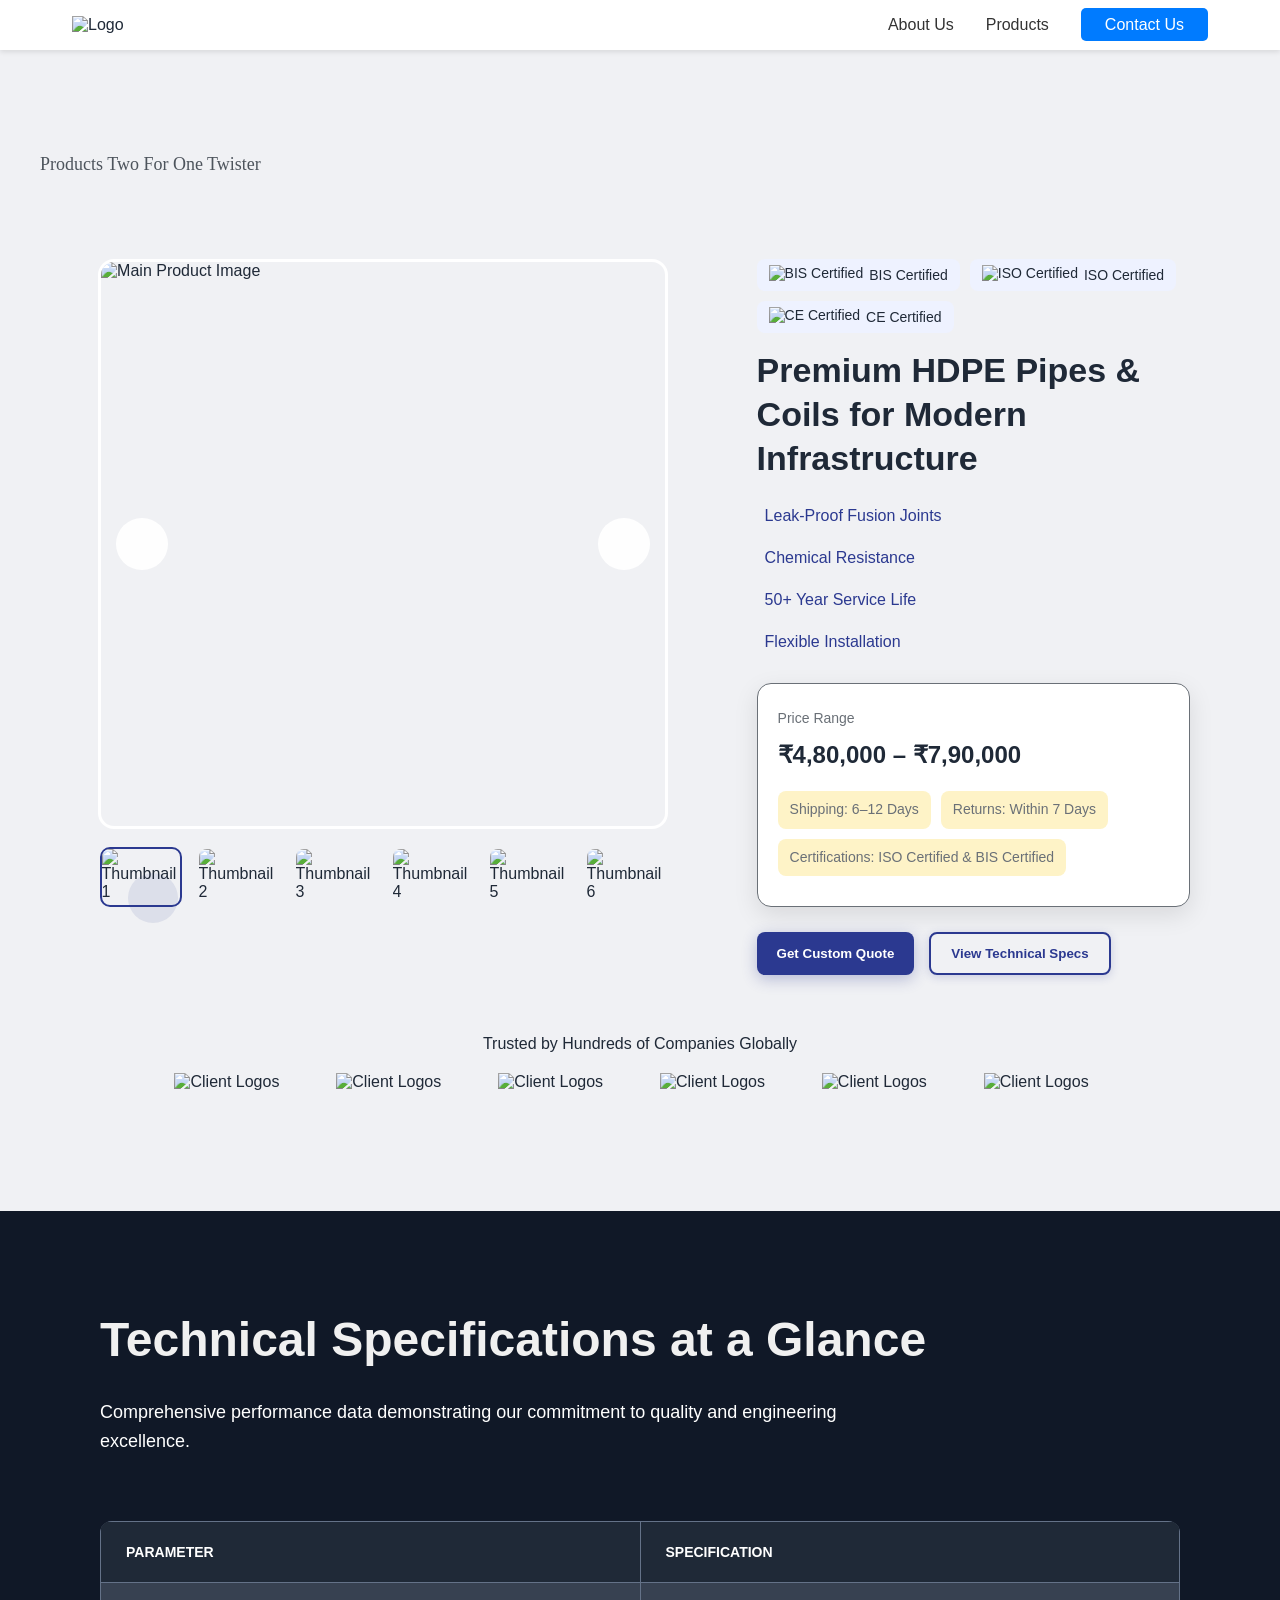
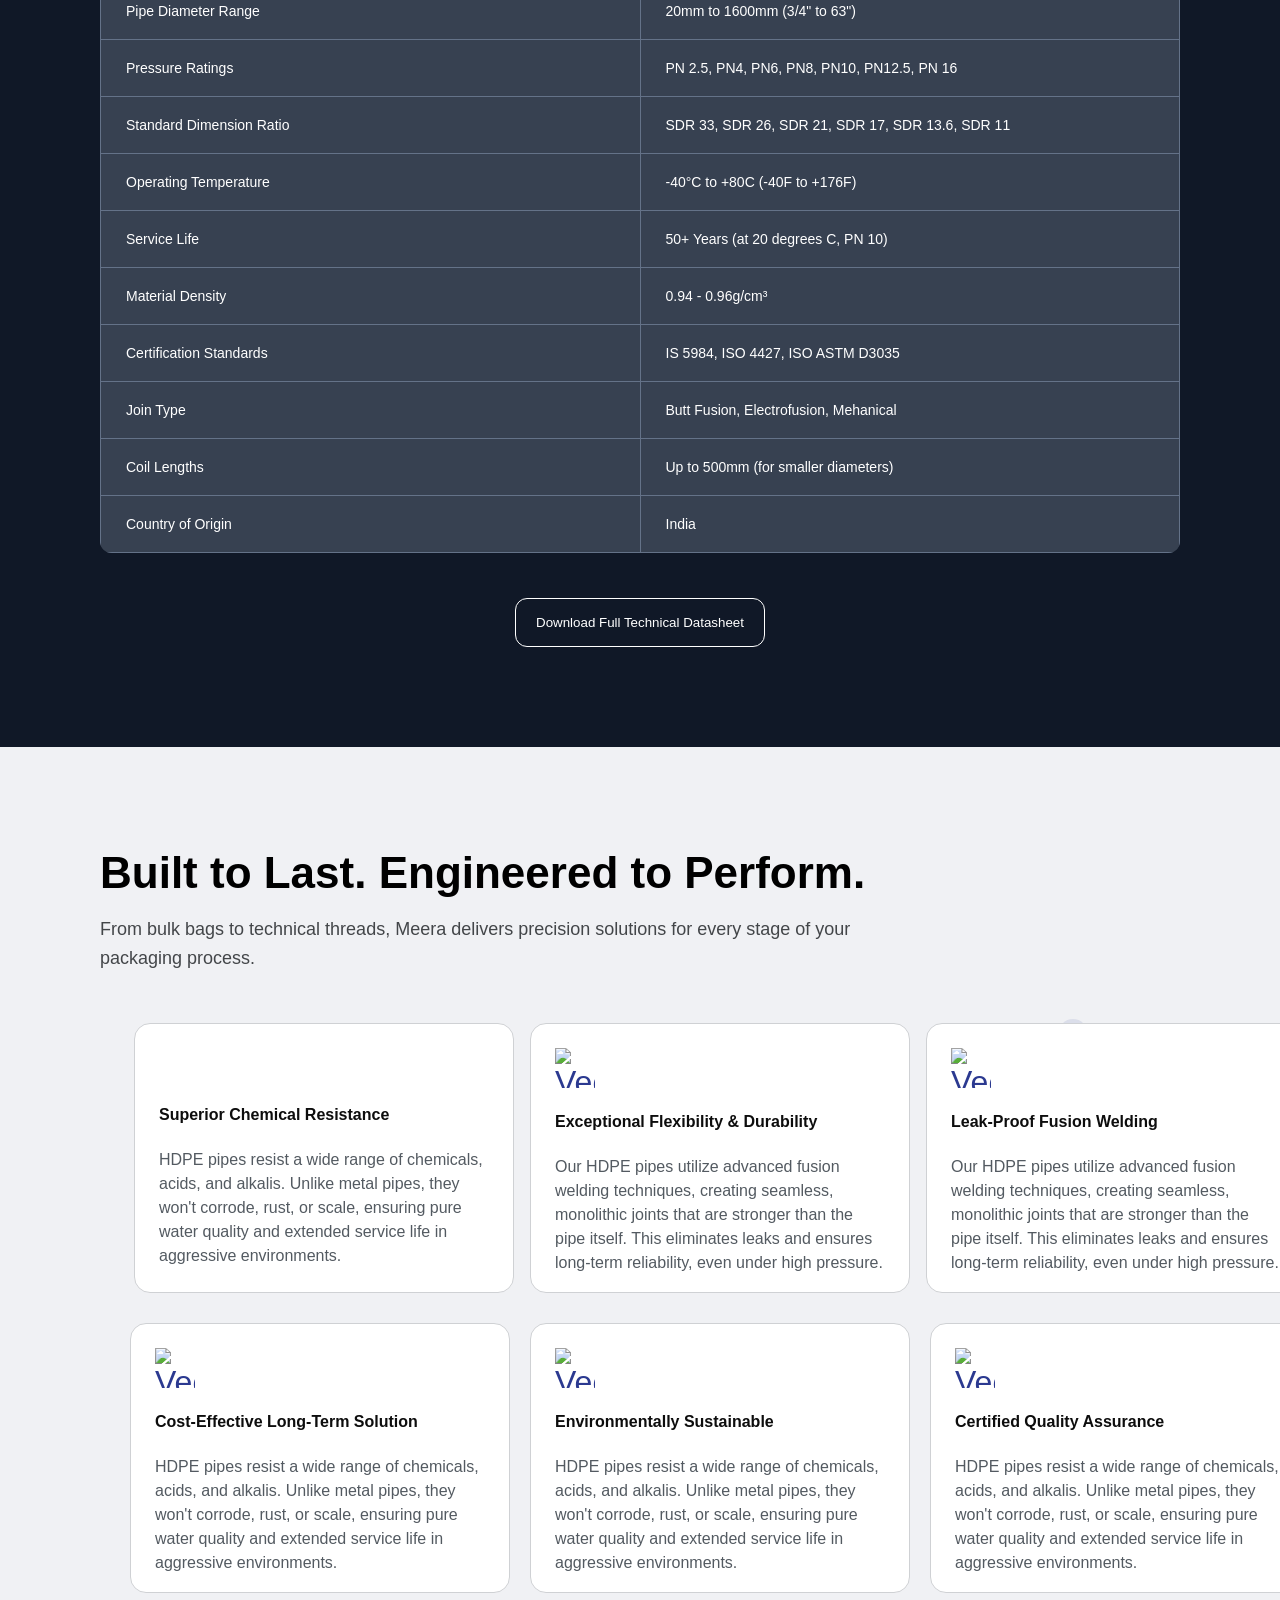
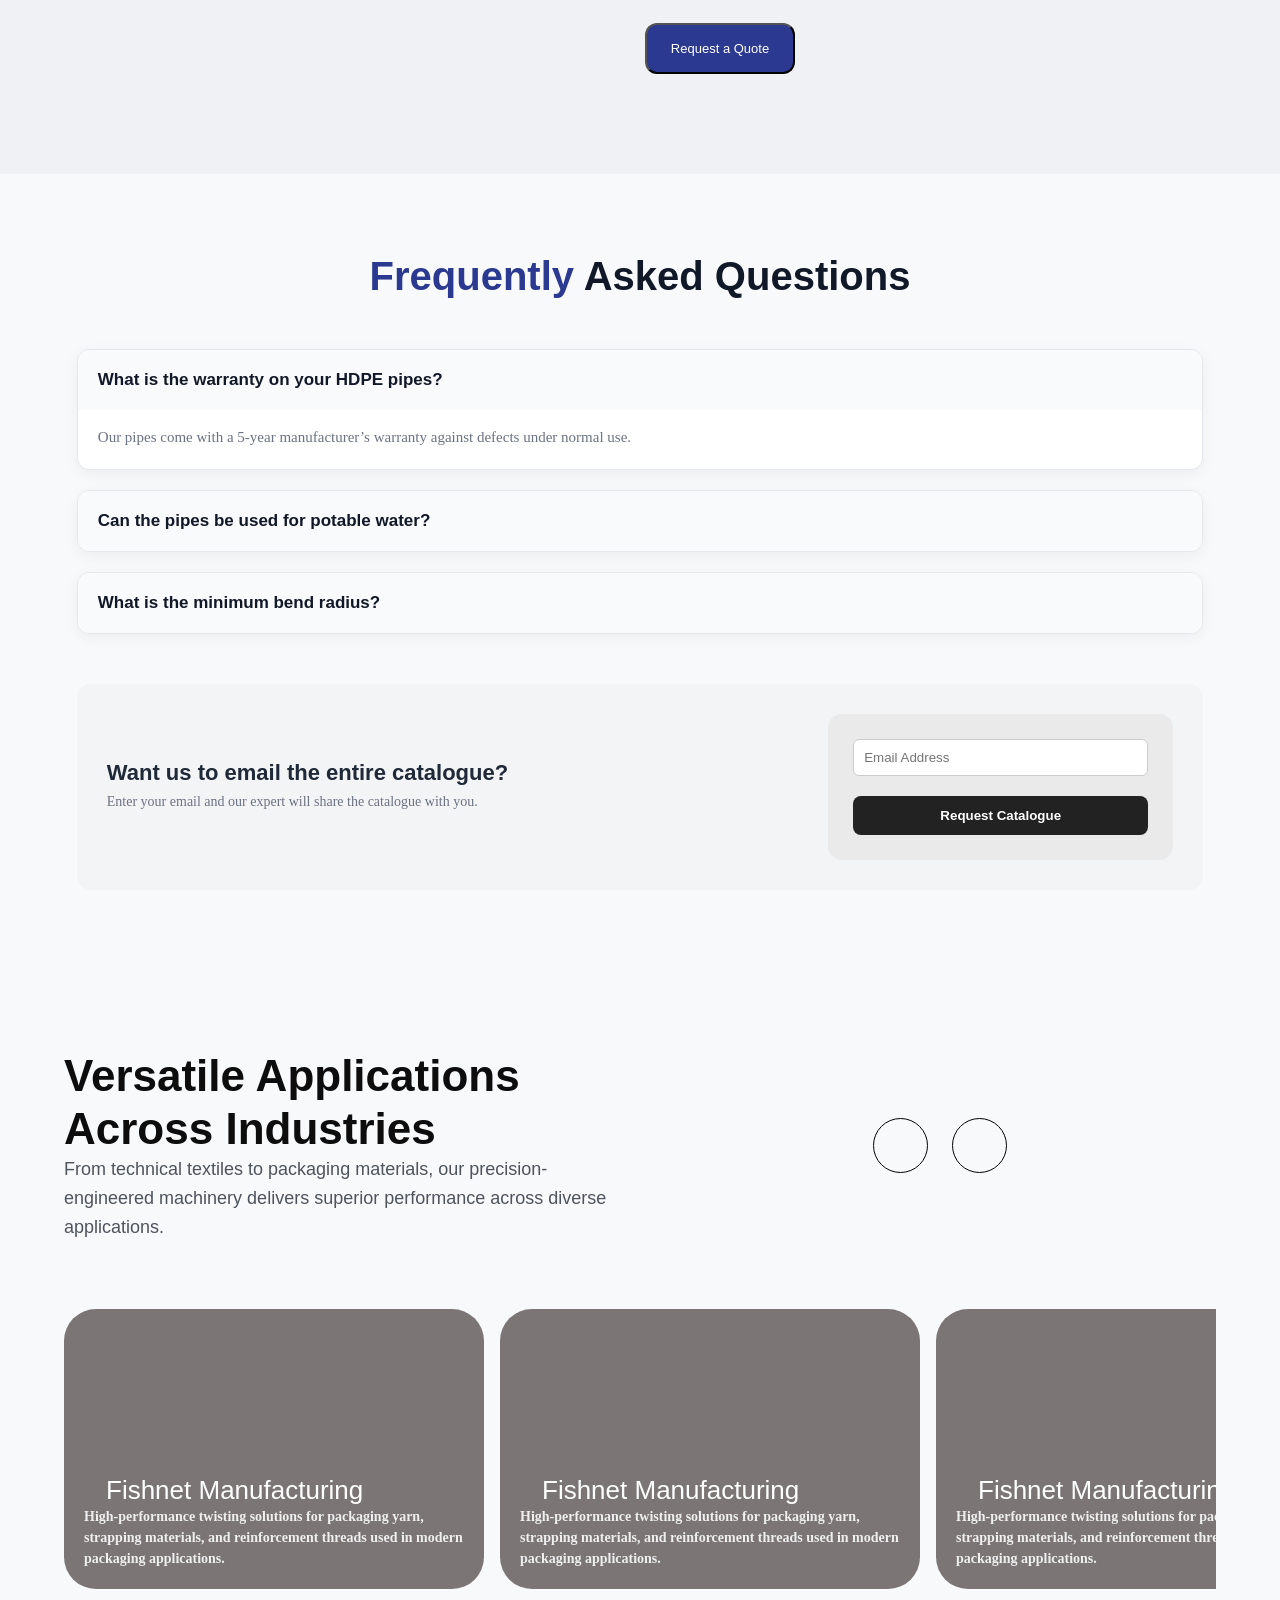
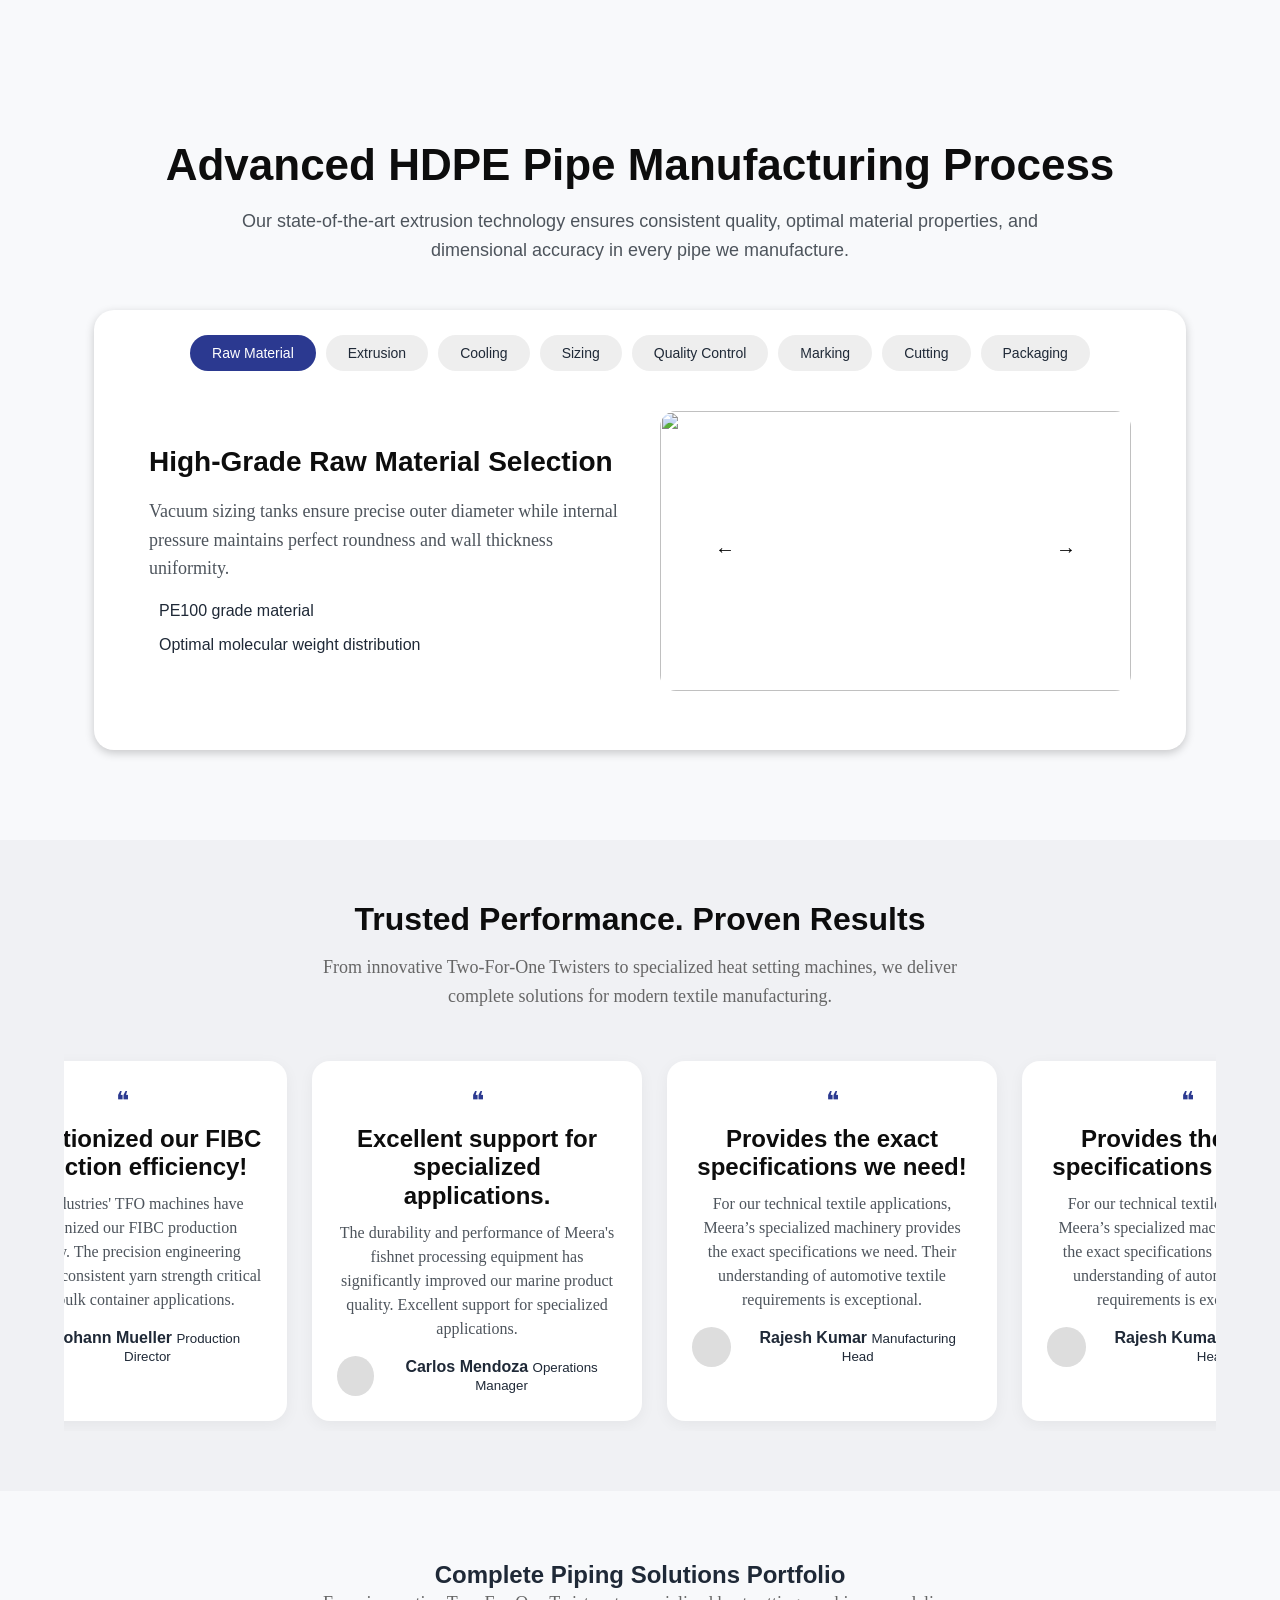
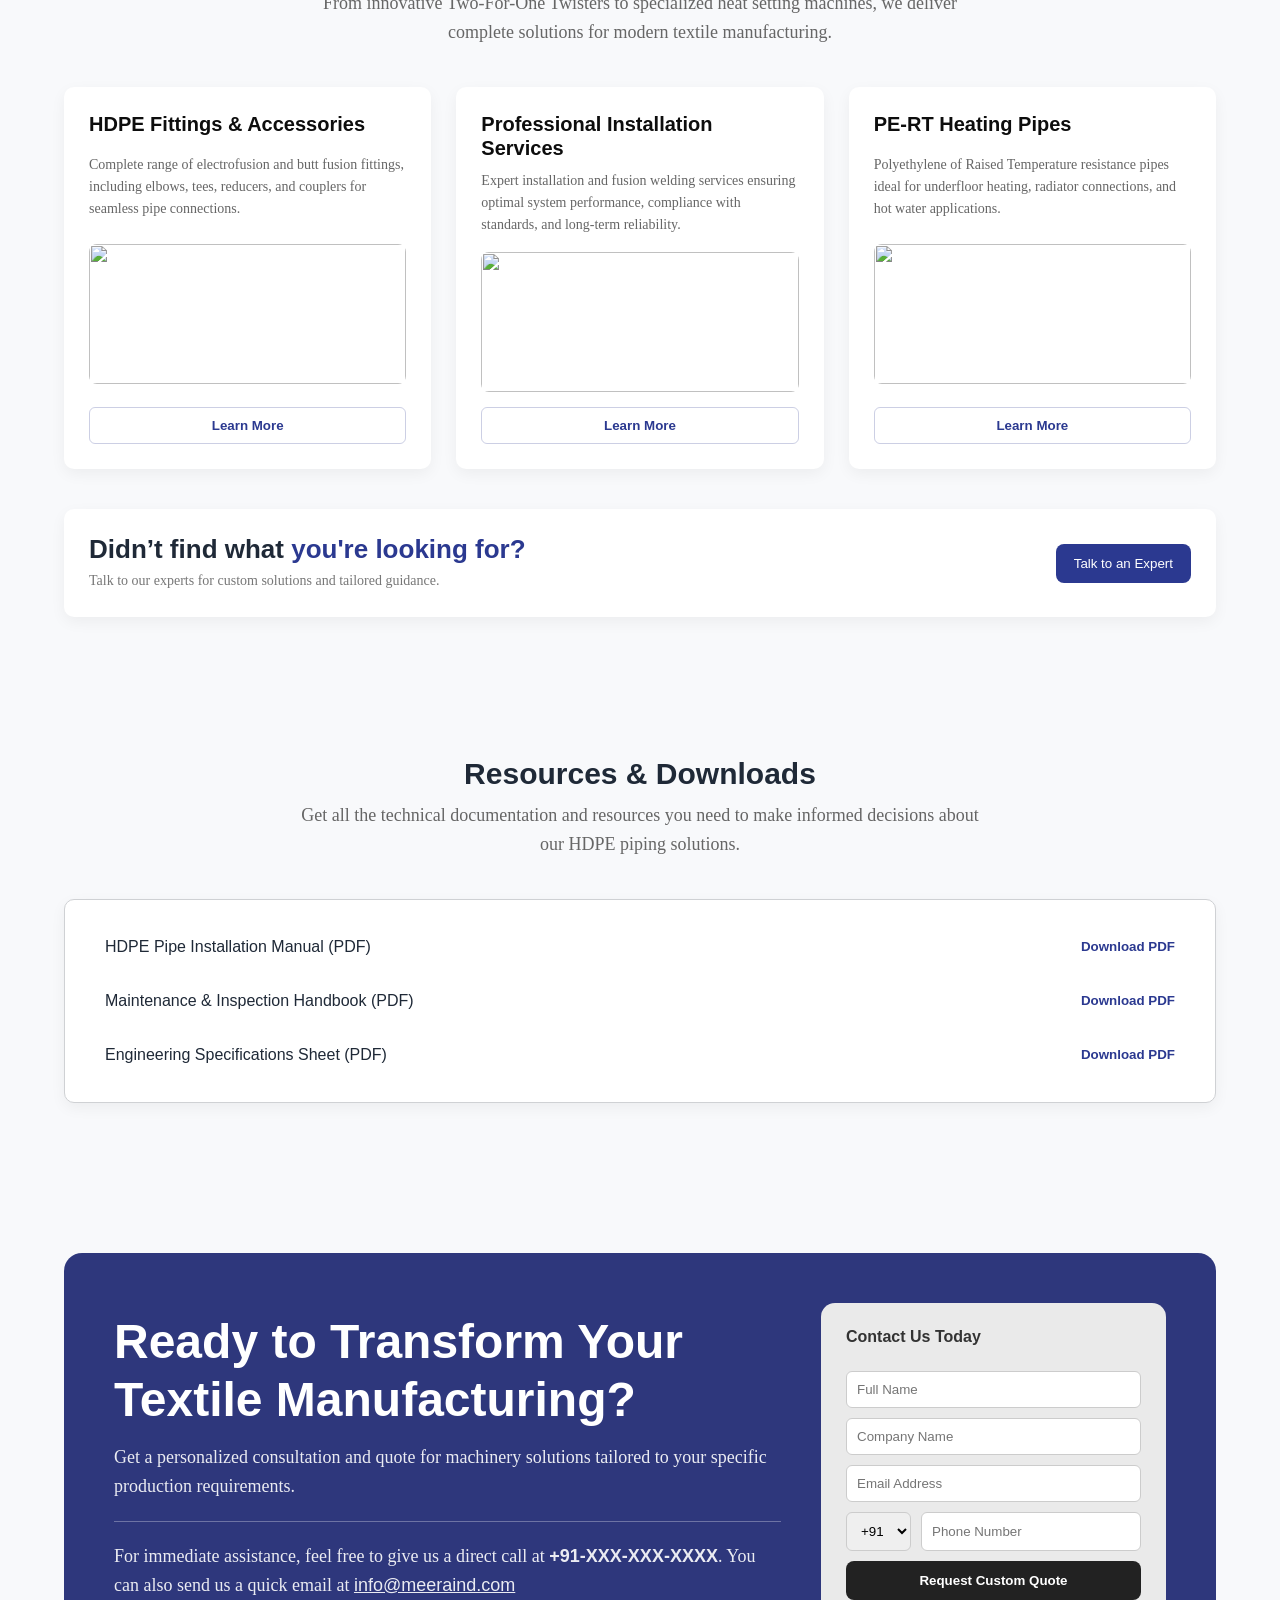
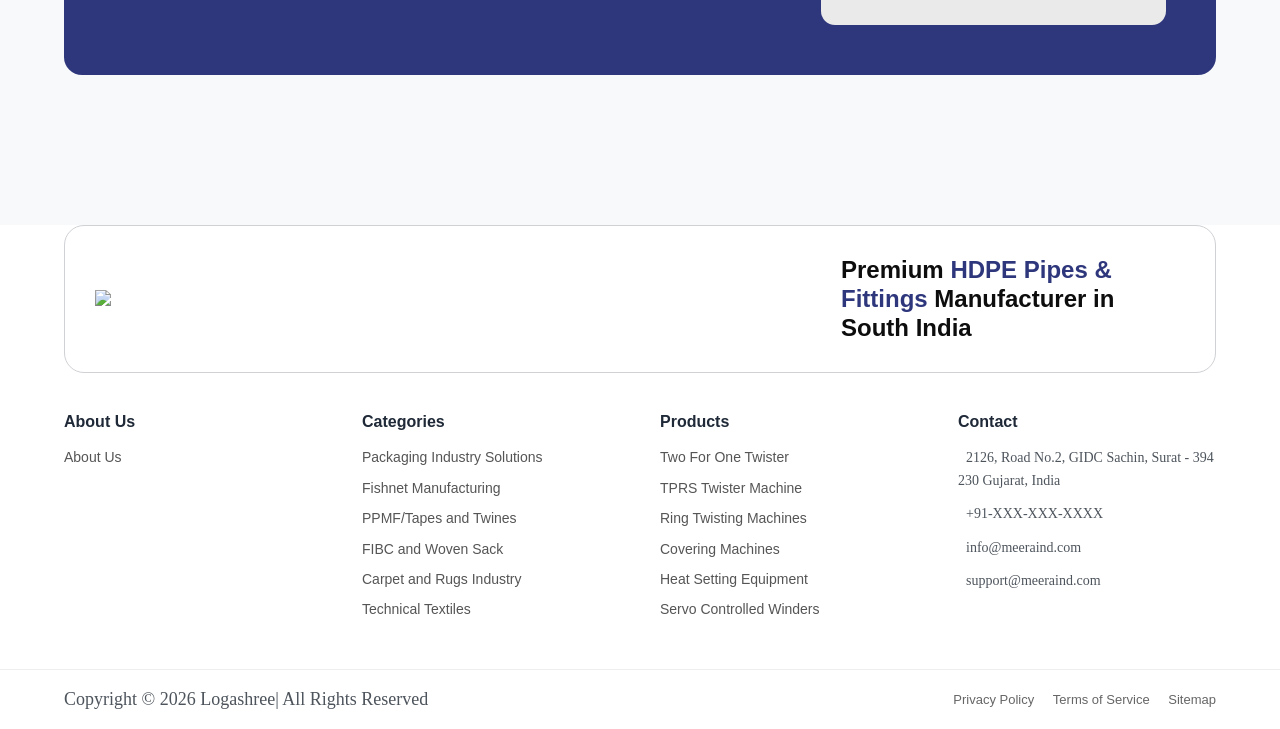
==== commit 80f5345f: "Add files via upload" ====
--- a/index.html
+++ b/index.html
@@ -12,6 +12,11 @@
 </head>
 
 <body>
+    <!-- Floating Background Objects -->
+    <div class="floating-object"></div>
+    <div class="floating-object"></div>
+    <div class="floating-object"></div>
+    
     <!-- Nav Bar -->
     <!-- Nav Bar -->
     <div class="Nav_Bar">
@@ -54,7 +59,7 @@
                     <button class="thumb-arrow thumb-left" id="thumbLeft">
                         <i class="fa-solid fa-chevron-left"></i>
                     </button>
-                    <img id="mainHeroImage" src="./Img/hero-img/1.jpg" alt="Main Product Image">
+                    <img id="mainHeroImage" src="https://images.pexels.com/photos/585419/pexels-photo-585419.jpeg" alt="Main Product Image">
                     <button class="thumb-arrow thumb-right" id="thumbRight">
                         <i class="fa-solid fa-chevron-right"></i>
                     </button>
@@ -63,18 +68,18 @@
                 <div class="thumbnail-container">
 
                     <div class="thumbnail-row" id="thumbnailRow">
-                        <img class="thumbnail" src="./Img/hero-img/1.jpg" alt="Thumbnail 1"
-                            data-full="./Img/hero-img/1.jpg">
-                        <img class="thumbnail" src="./Img/hero-img/1.jpg" alt="Thumbnail 2"
-                            data-full="./Img/hero-img/1.jpg">
-                        <img class="thumbnail" src="./Img/hero-img/1.jpg" alt="Thumbnail 3"
-                            data-full="./Img/hero-img/1.jpg">
-                        <img class="thumbnail" src="./Img/hero-img/1.jpg" alt="Thumbnail 4"
-                            data-full="./Img/hero-img/1.jpg">
-                        <img class="thumbnail" src="./Img/hero-img/1.jpg" alt="Thumbnail 5"
-                            data-full="./Img/hero-img/1.jpg">
-                        <img class="thumbnail" src="./Img/hero-img/1.jpg" alt="Thumbnail 6"
-                            data-full="./Img/hero-img/1.jpg">
+                        <img class="thumbnail" src="https://images.pexels.com/photos/585419/pexels-photo-585419.jpeg" alt="Thumbnail 1"
+                            data-full="https://images.pexels.com/photos/585419/pexels-photo-585419.jpeg">
+                        <img class="thumbnail" src="https://images.pexels.com/photos/386148/pexels-photo-386148.jpeg" alt="Thumbnail 2"
+                            data-full="https://images.pexels.com/photos/386148/pexels-photo-386148.jpeg">
+                        <img class="thumbnail" src="https://images.pexels.com/photos/122477/pexels-photo-122477.jpeg" alt="Thumbnail 3"
+                            data-full="https://images.pexels.com/photos/122477/pexels-photo-122477.jpeg">
+                        <img class="thumbnail" src="https://images.pexels.com/photos/585419/pexels-photo-585419.jpeg" alt="Thumbnail 4"
+                            data-full="https://images.pexels.com/photos/585419/pexels-photo-585419.jpeg">
+                        <img class="thumbnail" src="https://images.pexels.com/photos/386148/pexels-photo-386148.jpeg" alt="Thumbnail 5"
+                            data-full="https://images.pexels.com/photos/386148/pexels-photo-386148.jpeg">
+                        <img class="thumbnail" src="https://images.pexels.com/photos/122477/pexels-photo-122477.jpeg" alt="Thumbnail 6"
+                            data-full="https://images.pexels.com/photos/122477/pexels-photo-122477.jpeg">
                     </div>
 
                 </div>
@@ -788,7 +793,7 @@
 
             <div class="container bottom-flex">
 
-                <p>Copyright © 2025 Meera Industries Limited | All Rights Reserved</p>
+                <p>Copyright © 2026 Logashree| All Rights Reserved</p>
 
                 <div class="footer-menu">
                     <a href="#">Privacy Policy</a>
--- a/style.css
+++ b/style.css
@@ -6,6 +6,14 @@
     z-index: 9999;
 
 }
+
+/* Moving Background Animation */
+@keyframes moveBackground {
+    0% { background-position: 0% 0%; }
+    50% { background-position: 100% 100%; }
+    100% { background-position: 0% 0%; }
+}
+
 h1, h2, h3, h4, h5, h6 ,p{
     z-index: 999999;
     position: relative;
@@ -13,7 +21,52 @@
 }
 body{
     background:#f8f9fb;
+    background-image: url('./Img/background/bg.png');
+    background-size: cover;
+    background-attachment: fixed;
+    background-blend-mode: overlay;
     color:#1f2937;
+    animation: moveBackground 20s ease-in-out infinite;
+    position: relative;
+    overflow-x: hidden;
+}
+
+/* Floating Objects */
+.floating-object {
+    position: absolute;
+    background: rgba(43, 57, 144, 0.1);
+    border-radius: 50%;
+    animation: float 10s ease-in-out infinite;
+    pointer-events: none;
+}
+
+.floating-object:nth-child(1) {
+    width: 50px;
+    height: 50px;
+    top: 10%;
+    left: 10%;
+    animation-delay: 0s;
+}
+
+.floating-object:nth-child(2) {
+    width: 30px;
+    height: 30px;
+    top: 30%;
+    right: 15%;
+    animation-delay: 3s;
+}
+
+.floating-object:nth-child(3) {
+    width: 40px;
+    height: 40px;
+    bottom: 20%;
+    left: 20%;
+    animation-delay: 6s;
+}
+
+@keyframes float {
+    0%, 100% { transform: translateY(0px) rotate(0deg); }
+    50% { transform: translateY(-20px) rotate(180deg); }
 }
 
 p{
@@ -30,7 +83,8 @@
     background-color: #ffffff;
     box-shadow: 0 2px 5px rgba(0, 0, 0, 0.1);
     top: 0;
-    z-index: 1000;
+    z-index: 9999999;
+    position: sticky; 
 }
 
 .nav-container {
@@ -276,11 +330,14 @@
     border-radius:8px;
     cursor:pointer;
     font-weight:600;
-    transition:0.3s;
+    transition: all 0.3s ease;
+    box-shadow: 0 4px 15px rgba(43, 57, 144, 0.3);
 }
 
 .primary-btn:hover{
     background:#1f2b6d;
+    transform: translateY(-2px);
+    box-shadow: 0 6px 20px rgba(43, 57, 144, 0.4);
 }
 
 /* ================= HERO SECTION ================= */
@@ -291,8 +348,9 @@
     background-size: cover;
     background-position: center;
     width: 100%;
-    display: grid;
-    justify-items: center;
+    display: flex;
+    flex-direction: column;
+    align-items: center;
     padding: 100px 20px;
     position: relative;
 }
@@ -353,6 +411,7 @@
     width: 100%;
     height: 100%;
     object-fit: cover;
+    transition: opacity 0.5s ease;
 }
 
 /* ARROWS INSIDE IMAGE */
@@ -390,12 +449,21 @@
 .thumbnail-container {
     margin-top: 18px;
     width: 100%;
+    overflow-x: auto;
+    scrollbar-width: none;
+    -ms-overflow-style: none;
+}
+
+.thumbnail-container::-webkit-scrollbar {
+    display: none;
 }
 
 .thumbnail-row {
     display: flex;
     gap: 15px;
-    justify-content: center;
+    justify-content: flex-start;
+    min-width: max-content;
+    padding: 0 10px;
 }
 
 .thumbnail-row img {
@@ -403,12 +471,14 @@
     height: 60px;
     border-radius: 10px;
     cursor: pointer;
-    transition: 0.25s ease;
+    transition: all 0.3s ease;
     border: 2px solid transparent;
+    flex-shrink: 0;
 }
 
 .thumbnail-row img:hover {
-    transform: scale(1.05);
+    transform: scale(1.1);
+    border-color: #2b3990;
 }
 
 .thumbnail-row img.active {
@@ -451,6 +521,7 @@
 .features {
     list-style: none;
     margin-bottom: 25px;
+    
 }
 
 .features li {
@@ -470,10 +541,15 @@
     padding: 20px;
     border-radius: 14px;
     border: 1px solid #6A7077;
-    box-shadow: 0 4px 15px rgba(0,0,0,0.05);
+    box-shadow: 0 8px 25px rgba(0,0,0,0.1);
     margin-bottom: 25px;
     line-height: 1.8;
-    width: 100%;
+    transition: all 0.3s ease;
+}
+
+.price-card:hover {
+    transform: translateY(-3px);
+    box-shadow: 0 12px 35px rgba(0,0,0,0.15);
 }
 
 .price-card span {
@@ -523,6 +599,15 @@
     border-radius: 8px;
     font-weight: 600;
     cursor: pointer;
+    transition: all 0.3s ease;
+    box-shadow: 0 2px 10px rgba(43, 57, 144, 0.2);
+}
+
+.secondary-btn:hover {
+    background: #2b3990;
+    color: #fff;
+    transform: translateY(-2px);
+    box-shadow: 0 4px 15px rgba(43, 57, 144, 0.3);
 }
 
 /* LOGO SLIDER */
@@ -569,19 +654,19 @@
 
 /* 1200px */
 @media(max-width:1200px) {
-    .hero-section 
-    { 
-        gap: 60px; 
-    }
-    .main-image 
-    { 
-        max-width: 100%; 
-    }
-    .main-image .thumb-arrow 
-    {
-         width: 48px; 
-         height: 48px; 
-         font-size: 22px; 
+    .hero-section {
+        gap: 60px;
+    }
+    .main-image {
+        max-width: 100%;
+    }
+    .main-image .thumb-arrow {
+        width: 48px;
+        height: 48px;
+        font-size: 22px;
+    }
+    .hero-content h1 {
+        font-size: 30px;
     }
 }
 
@@ -594,20 +679,43 @@
         flex-direction: column;
         align-items: center;
         gap: 50px;
+        margin: 40px auto;
     }
     .hero-images, .hero-content {
         width: 100%;
-        text-align: justify;
-    }
-    .certifications { 
-        justify-content: unset; 
+        text-align: center;
+    }
+
+    .hero-content {
+        width: 100%;
+        text-align: start;
+        display: flex;
+        flex-direction: column;
+        align-items: flex-start;
+    }
+
+    .certifications {
+        justify-content: center;
+    }
+    .hero-content h1 {
+        font-size: 28px;
+        max-width: 100%;
+    }
+    .price-card {
+        width: 100%;
+    }
+    .thumbnail-row {
+        justify-content: flex-start;
     }
 }
 
 /* 768px */
 @media(max-width:768px) {
+    .hero-section {
+        gap: 40px;
+    }
     .main-image {
-        max-width: 520px;
+        max-width: 100%;
     }
     .main-image .thumb-arrow {
         width: 40px;
@@ -617,54 +725,84 @@
     .hero-content h1 {
         font-size: 26px;
     }
+    .thumbnail-row img {
+        width: 70px;
+        height: 55px;
+    }
+    .cta-buttons {
+        flex-direction: column;
+        align-items: center;
+        width: 100%;
+    }
+    .cta-buttons button {
+        width: 100%;
+        max-width: 300px;
+    }
 }
 
 /* 600px */
 @media(max-width:600px) {
-    .main-image {
-        max-width: 100%;
+    .hero {
+        padding: 60px 2%;
+    }
+    .hero-section {
+        gap: 30px;
     }
     .hero-content h1 {
         font-size: 22px;
     }
     .thumbnail-row img {
-        width: 74px;
-        height: 60px;
-    }
-    .cta-buttons
-    {
-        justify-content: center;
-    }
-}
-
-/* 1200px */
-@media(max-width:1200px) {
-    .main-image {
-        max-width: 100%;
-    }
-    .hero-content h1 {
-        font-size: 22px;
-    }
-    .thumbnail-row img {
-        width: 90px;
-        height: 60px;
-    }
-    .cta-buttons
-    {
-        justify-content: center;
+        width: 65px;
+        height: 50px;
+    }
+    .features li {
+        font-size: 16px;
+    }
+    .price-card {
+        padding: 15px;
+    }
+    .price-card h2 {
+        font-size: 20px;
+    }
+    .tags {
+        flex-direction: column;
+        align-items: flex-start;
+    }
+    .tags span {
+        font-size: 12px;
     }
 }
 
 /* 480px */
 @media(max-width:480px) {
+    .hero {
+        padding: 40px 2%;
+    }
     .main-image {
         max-width: 100%;
         border-radius: 12px;
     }
     .main-image .thumb-arrow {
-        width: 28px;
-        height: 28px;
-        font-size: 12px;
+        width: 32px;
+        height: 32px;
+        font-size: 14px;
+    }
+    .hero-content h1 {
+        font-size: 20px;
+    }
+    .thumbnail-row img {
+        width: 60px;
+        height: 45px;
+    }
+    .certifications {
+        flex-direction: row;
+        align-items: center;
+    }
+    .client-logos {
+        padding: 0px 20px;
+    }
+    .client-logos > div:last-child {
+        gap: 20px;
     }
 }
 
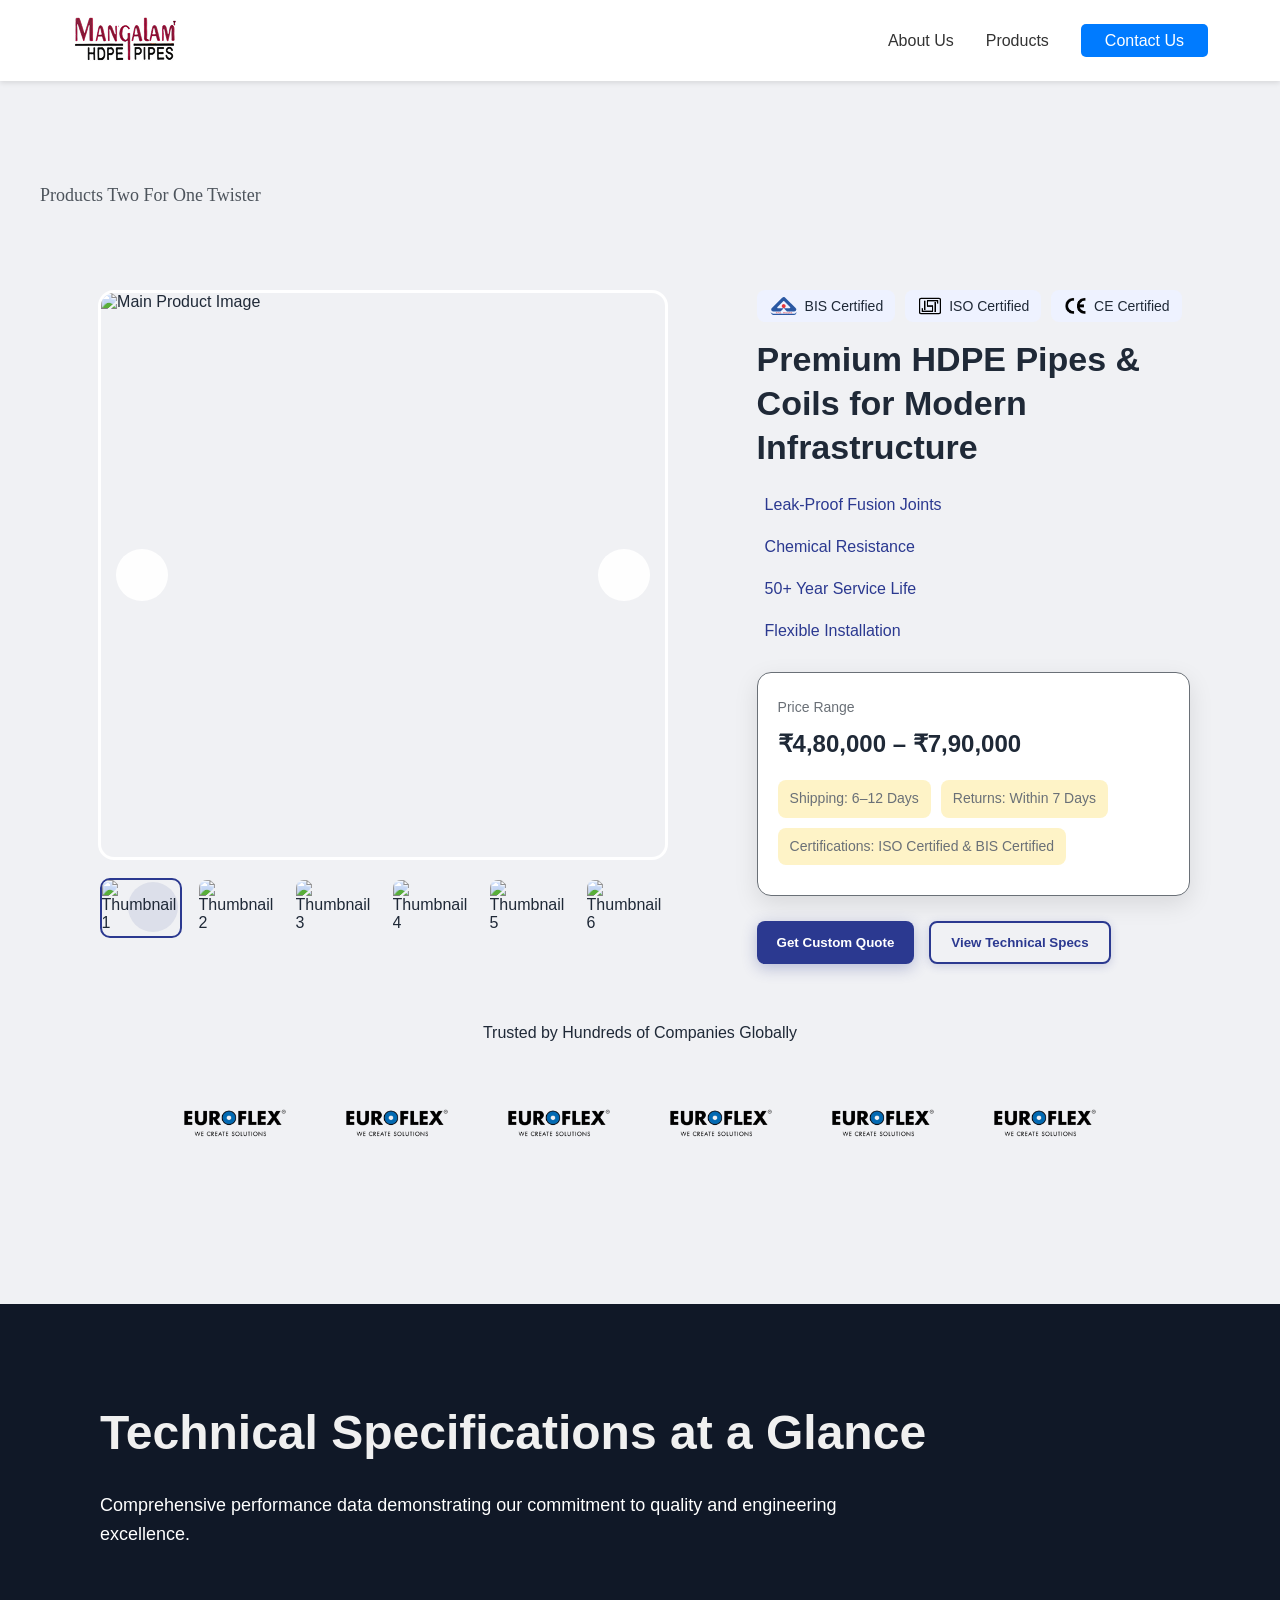
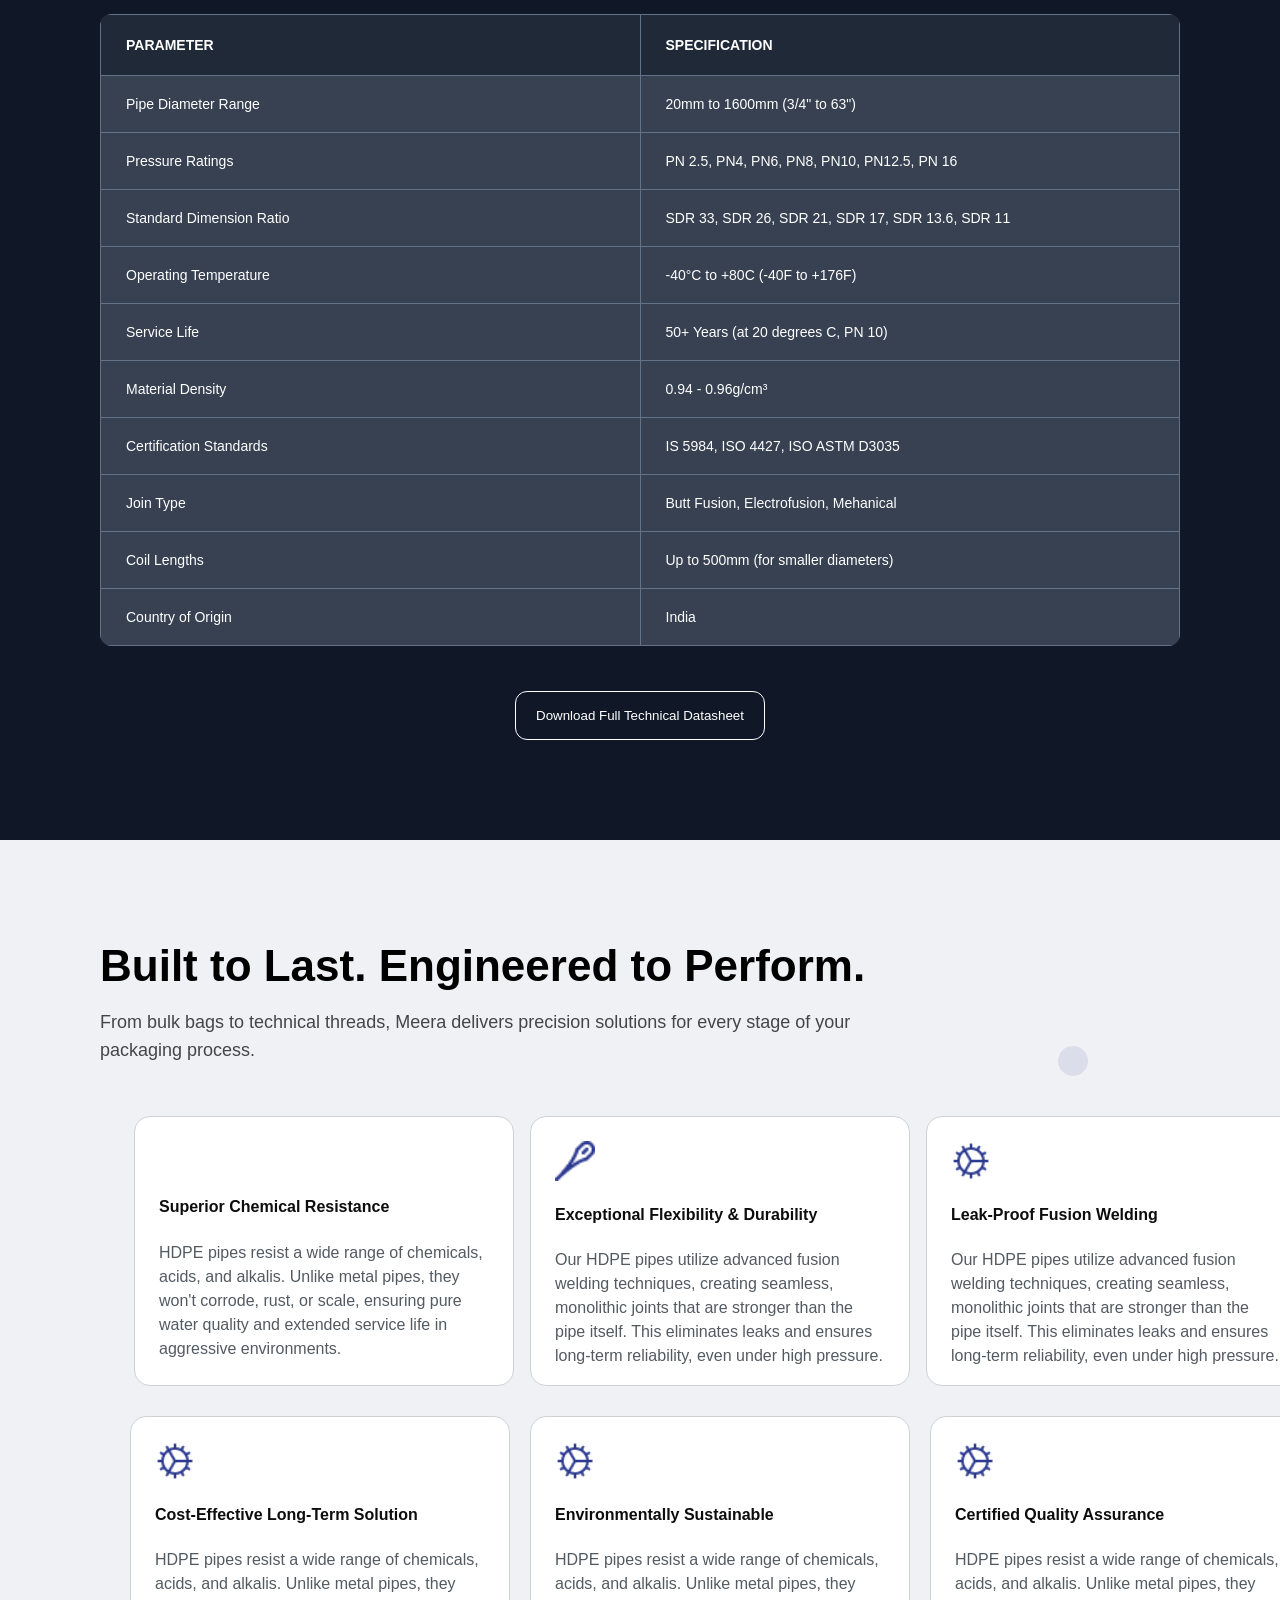
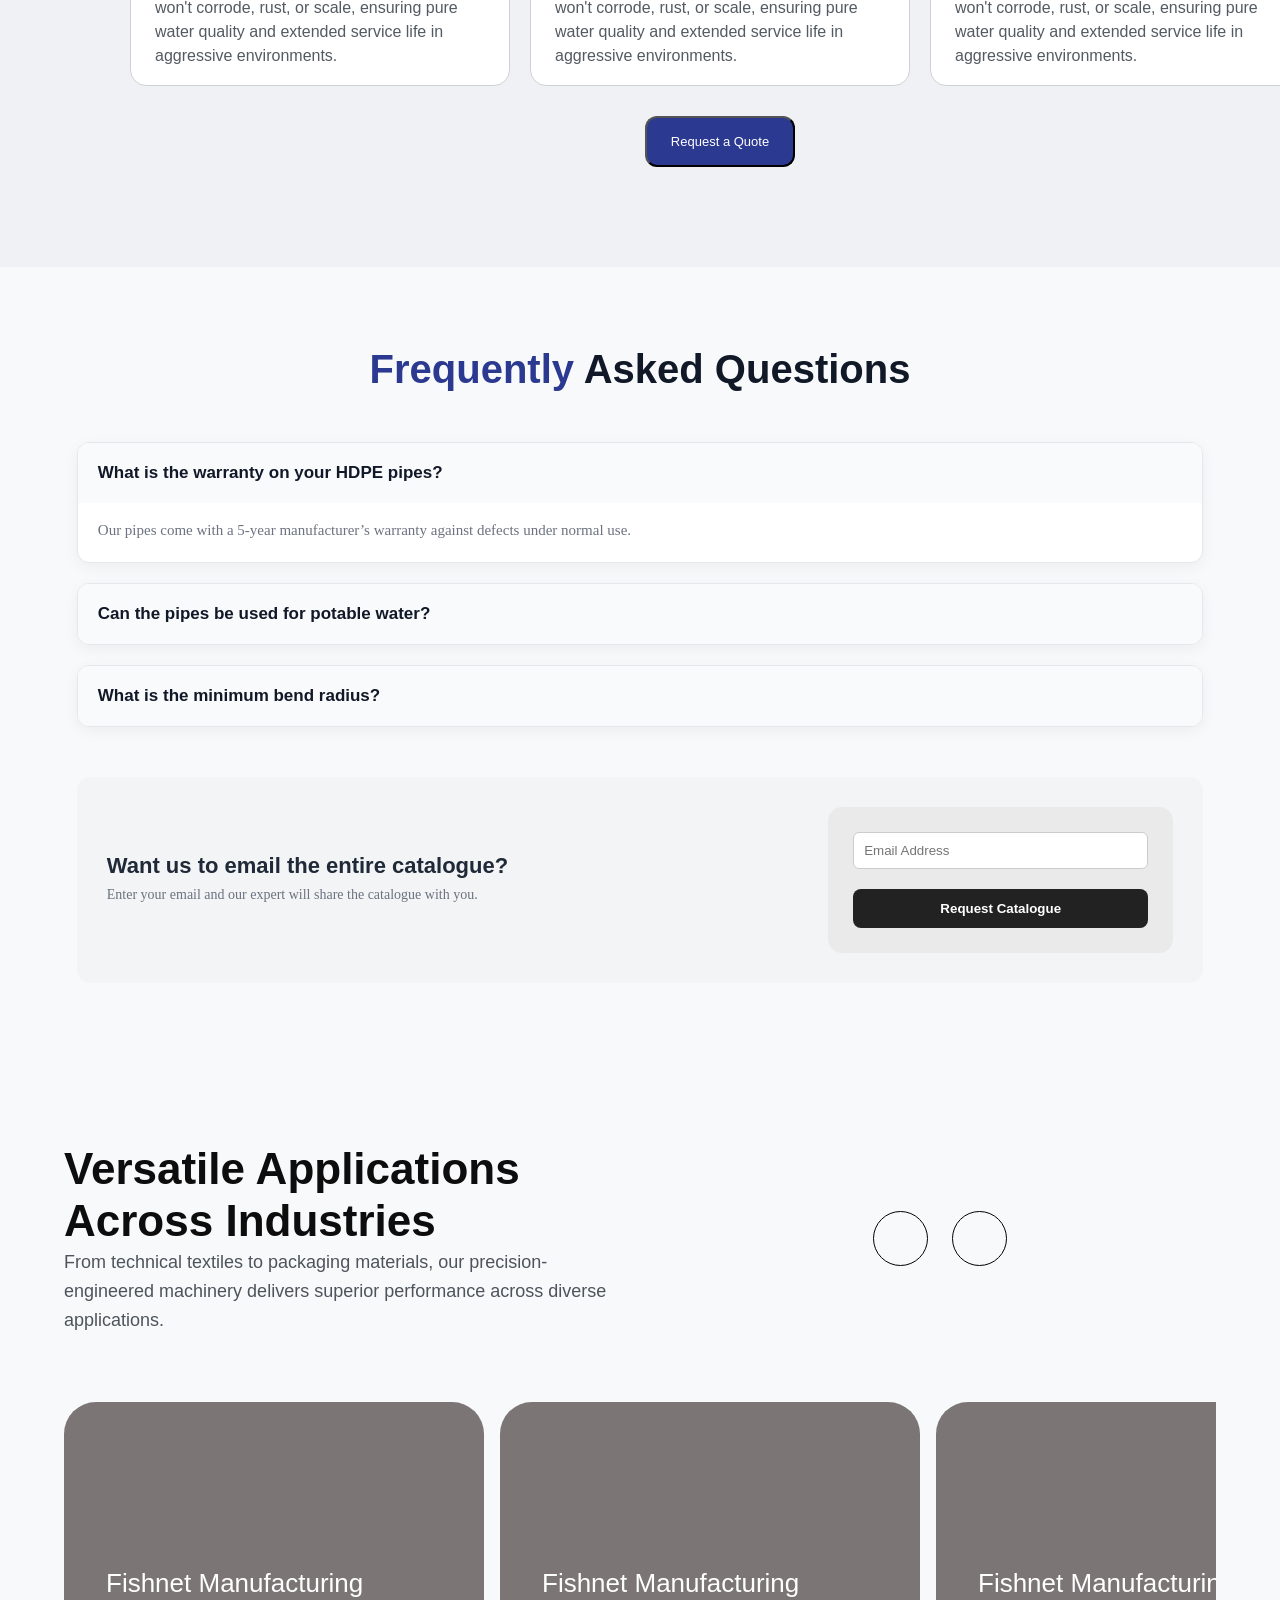
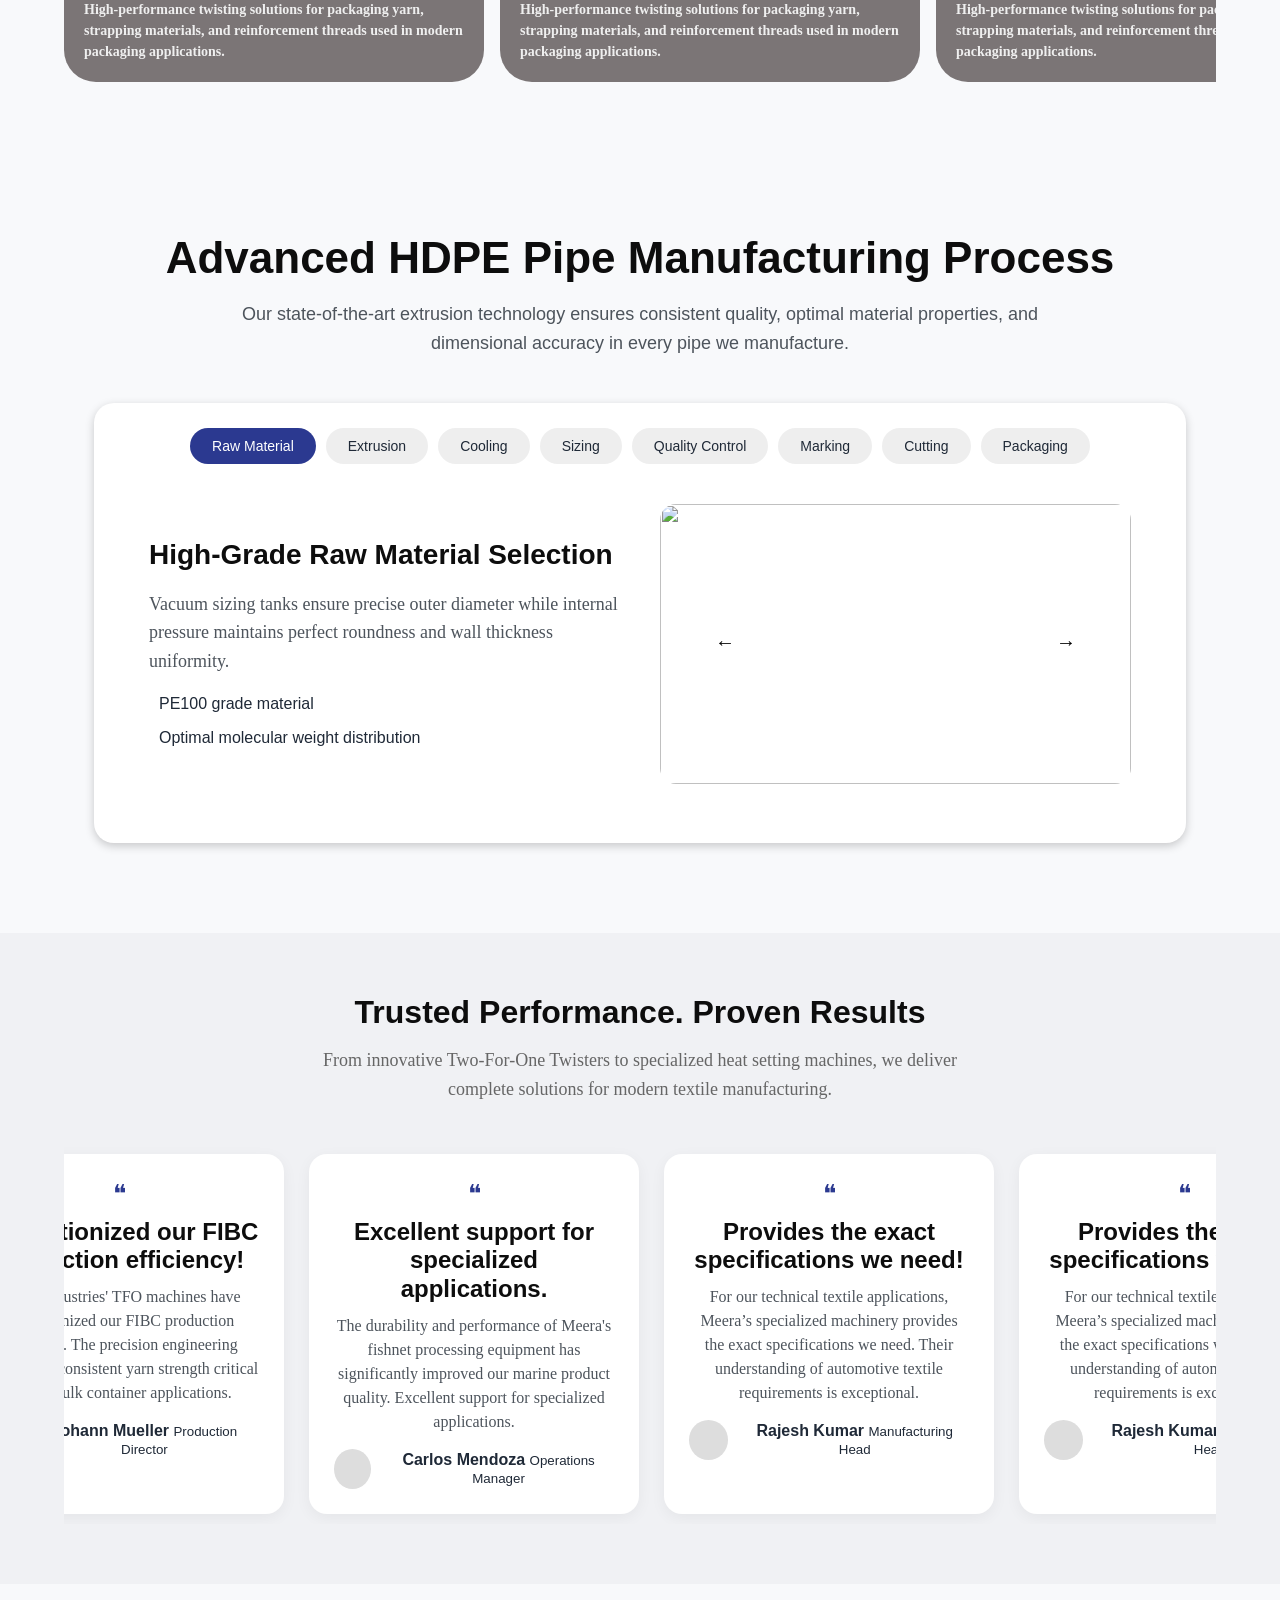
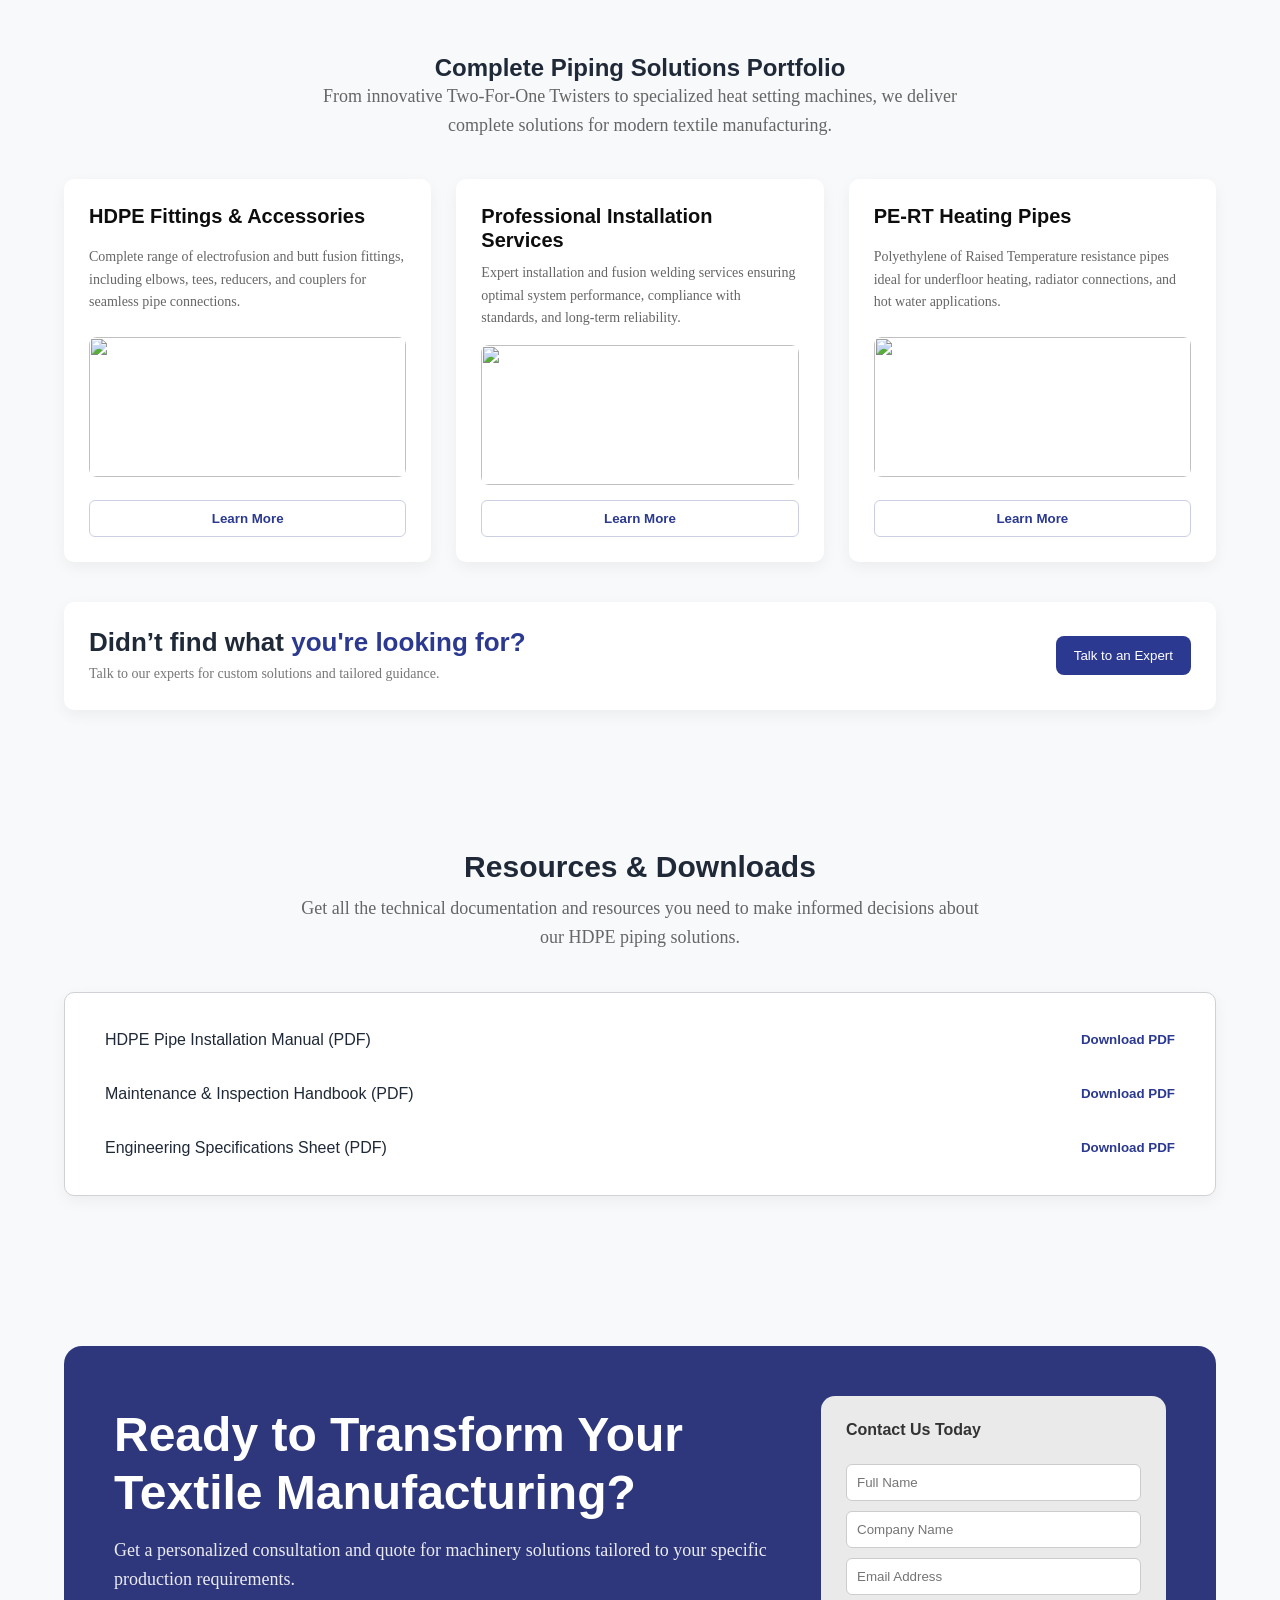
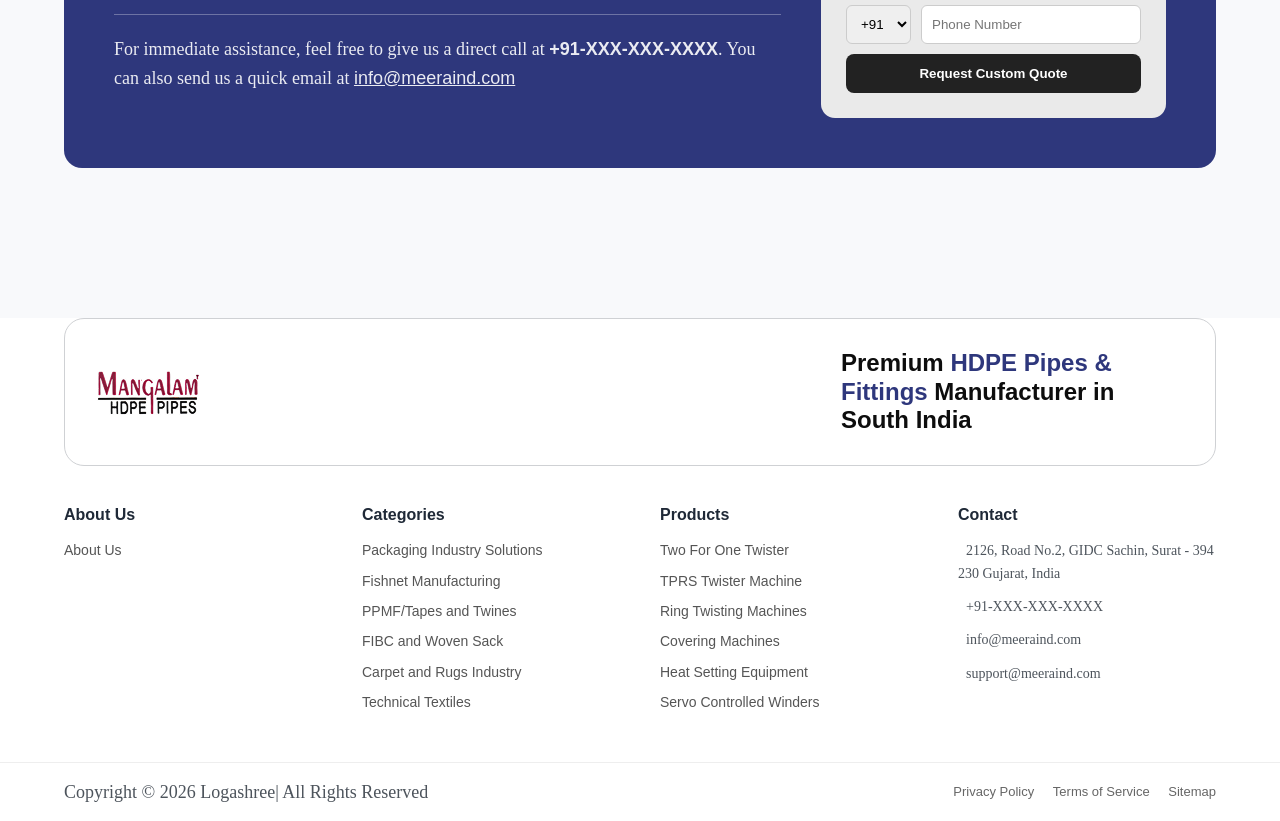
==== commit 8789bb52: "Add files via upload" ====
--- a/index.html
+++ b/index.html
@@ -5,7 +5,7 @@
     <meta charset="UTF-8">
     <meta name="viewport" content="width=device-width, initial-scale=1.0">
     <title>Mangalam HDPE PIPES</title>
-    <link rel="icon" type="image/x-icon" href="./Img/logo/1.png">
+    <link rel="icon" type="image/x-icon" href="1.png">
     <link rel="stylesheet" type="text/css" href="./style.css">
     <link href="https://fonts.googleapis.com/css2?family=Concert+One&display=swap" rel="stylesheet">
     <script src="https://kit.fontawesome.com/981fb814e6.js" crossorigin="anonymous"></script>
@@ -22,7 +22,7 @@
     <div class="Nav_Bar">
         <div class="nav-container">
             <div class="logo">
-                <img src="./Img/logo/1.png" alt="Logo" width="109px" height="45px">
+                <img src="1.png" alt="Logo" width="109px" height="45px">
             </div>
             <div class="hamburger" id="hamburger">
                 <span></span>
@@ -90,9 +90,9 @@
             <div class="hero-content">
 
                 <div class="certifications">
-                    <span><img src="./Img/hero-img/bis.png" alt="BIS Certified">BIS Certified</span>
-                    <span><img src="./Img/hero-img/iso.png" alt="ISO Certified">ISO Certified</span>
-                    <span><img src="./Img/hero-img/ce.png" alt="CE Certified">CE Certified</span>
+                    <span><img src="bis.png" alt="BIS Certified">BIS Certified</span>
+                    <span><img src="iso.png" alt="ISO Certified">ISO Certified</span>
+                    <span><img src="ce.png" alt="CE Certified">CE Certified</span>
                 </div>
 
                 <h1>Premium HDPE Pipes & Coils for Modern Infrastructure</h1>
@@ -130,12 +130,12 @@
                 <span> Trusted by Hundreds of Companies Globally </span>
             </div>
             <div>
-                <img src="./Img/hero-img/slider.png" width="121.85" alt="Client Logos">
-                <img src="./Img/hero-img/slider.png" width="121.85" alt="Client Logos">
-                <img src="./Img/hero-img/slider.png" width="121.85" alt="Client Logos">
-                <img src="./Img/hero-img/slider.png" width="121.85" alt="Client Logos">
-                <img src="./Img/hero-img/slider.png" width="121.85" alt="Client Logos">
-                <img src="./Img/hero-img/slider.png" width="121.85" alt="Client Logos">
+                <img src="slider.png" width="121.85" alt="Client Logos">
+                <img src="slider.png" width="121.85" alt="Client Logos">
+                <img src="slider.png" width="121.85" alt="Client Logos">
+                <img src="slider.png" width="121.85" alt="Client Logos">
+                <img src="slider.png" width="121.85" alt="Client Logos">
+                <img src="slider.png" width="121.85" alt="Client Logos">
 
 
             </div>
@@ -219,7 +219,7 @@
                     </div>
 
                     <div class="engineered">
-                        <img src="./Img/images/Vector.png" alt="VectorIcon">
+                        <img src="Vector.png" alt="VectorIcon">
                         <h3>Exceptional Flexibility & Durability</h3>
                         <p>Our HDPE pipes utilize advanced fusion welding techniques, creating seamless, monolithic
                             joints that are stronger than the pipe itself. This eliminates leaks and ensures long-term
@@ -227,7 +227,7 @@
                     </div>
 
                     <div class="engineered">
-                        <img src="./Img/images/GearFine.png" alt="VectorIcon">
+                        <img src="GearFine.png" alt="VectorIcon">
                         <h3>Leak-Proof Fusion Welding</h3>
                         <p>Our HDPE pipes utilize advanced fusion welding techniques, creating seamless, monolithic
                             joints that are stronger than the pipe itself. This eliminates leaks and ensures long-term
@@ -237,7 +237,7 @@
 
                 <div class="features-highlight">
                     <div class="engineered">
-                        <img src="./Img/images/GearFine.png" alt="VectorIcon">
+                        <img src="GearFine.png" alt="VectorIcon">
                         <h3>Cost-Effective Long-Term Solution</h3>
                         <p>HDPE pipes resist a wide range of chemicals, acids, and alkalis. Unlike metal pipes, they
                             won't corrode, rust, or scale, ensuring pure water quality and extended service life in
@@ -245,7 +245,7 @@
                     </div>
 
                     <div class="engineered">
-                        <img src="./Img/images/GearFine.png" alt="VectorIcon">
+                        <img src="GearFine.png" alt="VectorIcon">
                         <h3>Environmentally Sustainable</h3>
                         <p>HDPE pipes resist a wide range of chemicals, acids, and alkalis. Unlike metal pipes, they
                             won't corrode, rust, or scale, ensuring pure water quality and extended service life in
@@ -253,7 +253,7 @@
                     </div>
 
                     <div class="engineered">
-                        <img src="./Img/images/GearFine.png" alt="VectorIcon">
+                        <img src="GearFine.png" alt="VectorIcon">
                         <h3>Certified Quality Assurance</h3>
                         <p>HDPE pipes resist a wide range of chemicals, acids, and alkalis. Unlike metal pipes, they
                             won't corrode, rust, or scale, ensuring pure water quality and extended service life in
@@ -558,7 +558,7 @@
                         pipe connections.
                     </p>
 
-                    <img src="./Img/images/card-1.jpg">
+                    <img src="card-1.jpg">
 
                     <button>Learn More</button>
                 </div>
@@ -570,7 +570,7 @@
                         system performance, compliance with standards, and long-term reliability.
                     </p>
 
-                    <img src="./Img/images/card-1.jpg">
+                    <img src="card-1.jpg">
 
                     <button>Learn More</button>
                 </div>
@@ -582,7 +582,7 @@
                         underfloor heating, radiator connections, and hot water applications.
                     </p>
 
-                    <img src="./Img/images/card-1.jpg">
+                    <img src="card-1.jpg">
 
                     <button>Learn More</button>
                 </div>
@@ -711,7 +711,7 @@
 
             <div class="footer-brand">
 
-                <img src="./Img/logo/1.png" alt="logo">
+                <img src="1.png" alt="logo">
 
                 <p>
                     Premium <span>HDPE Pipes & Fittings</span>
